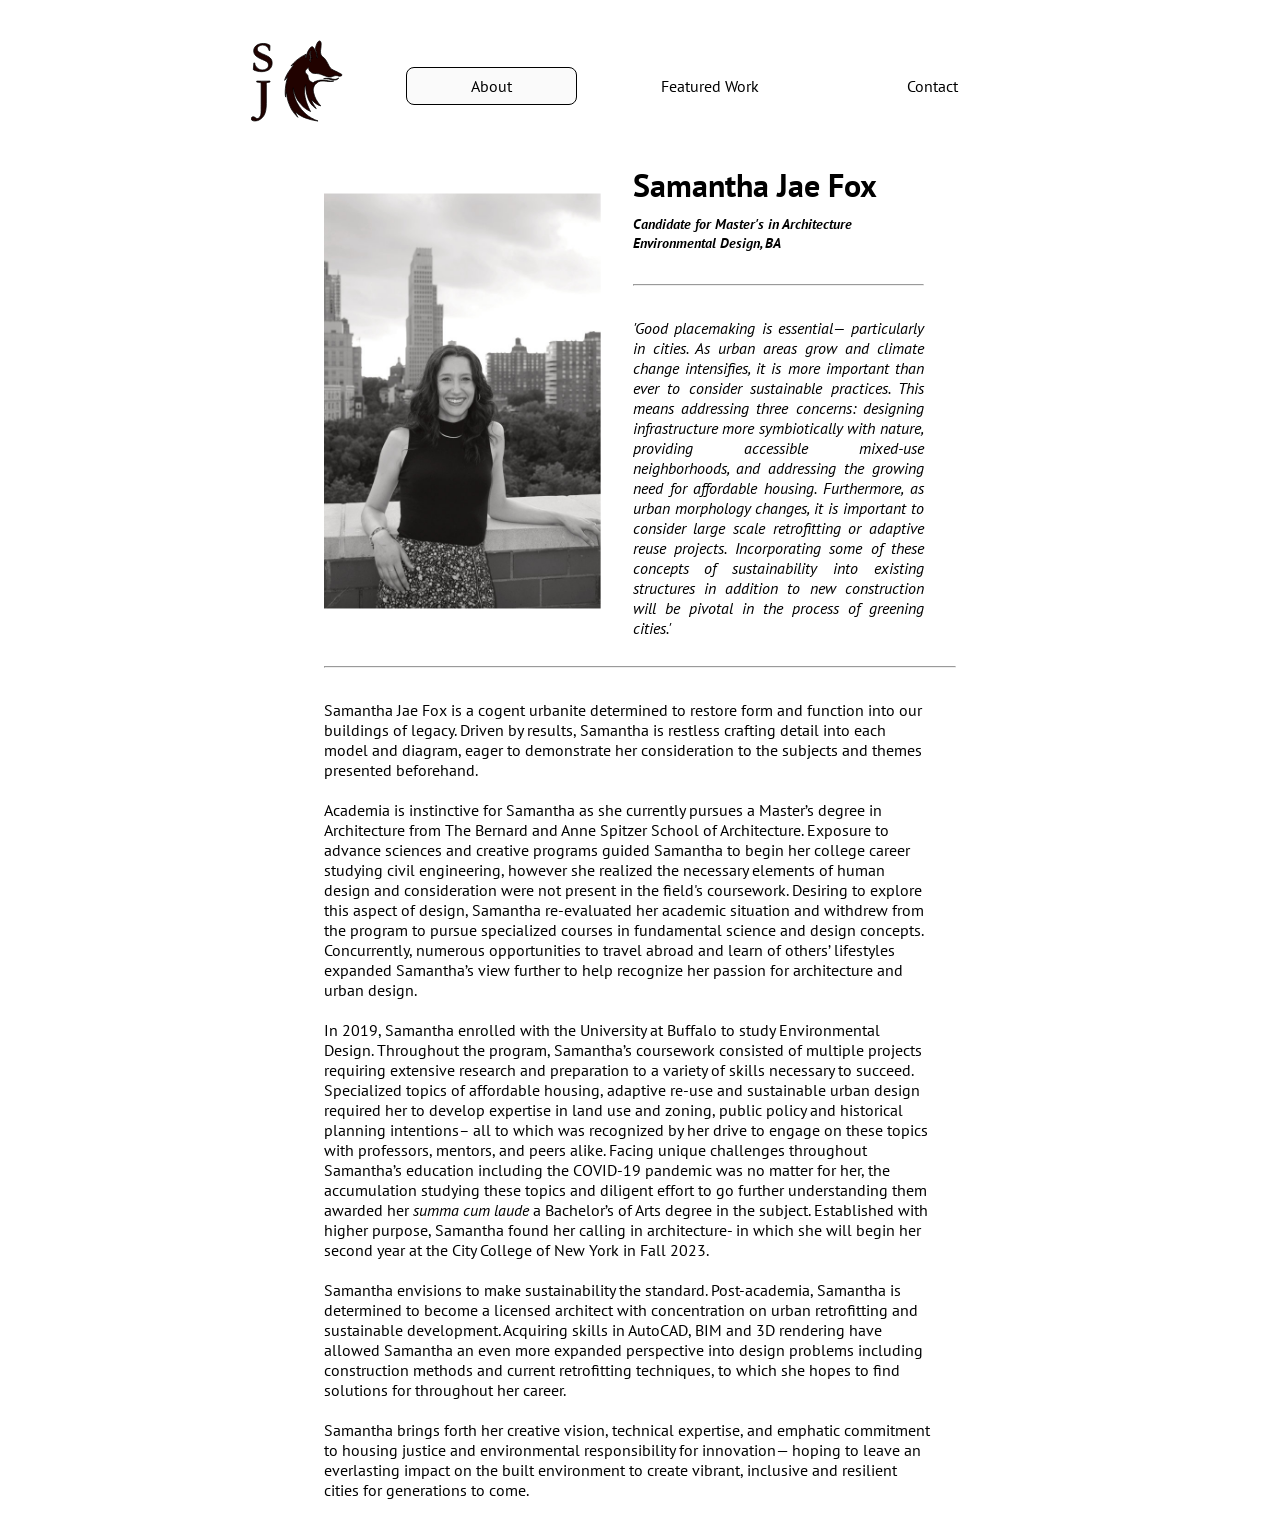
==== about/index.html @ 1bf2746b "Samantha Fox's website v0.1.18" ====
<!DOCTYPE html>
<head>
    <style>
        @import url('https://fonts.googleapis.com/css2?family=PT+Sans&display=swap');
    </style>
    <script src="../js/anime.min.js"></script>        
    <link rel="stylesheet" href="style.css">
</head>
<body>
    <div id="header">
        <a href="../index.html">
            <div id="minigram">
                <svg id="s" viewBox="0 0 135 118" preserveAspectRatio="xMidYMid meet" width="99" height="88"style="fill-rule:evenodd clip-rule:evenodd;stroke-linejoin:miter;stroke-miterlimit:1;">
                    <path stroke="black" stroke-width="1" fill="#210200" d="M85.292,57.087l0.039,0.001c-0,-0 -0.24,0.222 -0.039,-0.001l-0.928,-0.028c-0,-0 -6.659,-1.806 -6.659,-8.571c0,-1.345 -1.254,-2.436 -1.254,-2.436l-2.032,-2.202c-0.478,-0.753 -0.798,-1.712 -0.37,-2.657c0.242,-0.535 2.455,-3.421 4.31,-4.914c0.589,5.461 4.478,8.378 8.271,8.466c3.269,-0.341 6.97,0.37 10.774,1.865c2.786,0.949 4.97,2.046 7.875,2.742c0.991,0.237 2.927,0.239 3.858,0.076c0.606,-0.105 1.22,-0.363 1.773,-0.613c3.016,-1.373 6.007,-1.983 9.091,-0.49c1.2,0.306 3.427,-0.341 3.593,-0.628c0.397,-0.687 0.273,-1.924 -0.097,-2.109c-1.128,-0.566 -7.273,-3.719 -10.62,-5.291c-4.679,-2.198 -5.461,-3.963 -6.744,-6.543c-2.056,-4.134 -4.746,-9.828 -8.978,-12.373c-2.911,-1.75 -2.503,-7.87 -2.037,-10.262c0.603,-3.089 0.558,-7.698 0.558,-7.698c-0.401,-2.457 -1.178,-3.301 -2.623,-3.142c-1.387,0.434 -2.461,2.197 -3.292,4.01c-0.815,1.779 -1.601,4.613 -1.839,5.343c-0.282,0.866 -0.365,1.696 0.058,2.481c1.491,2.767 2.788,10.512 2.163,11.627c-0.494,-4.653 -1.364,-8.064 -3.34,-11.977c-0.897,-1.456 -1.987,-3.602 -3.206,-3.681c-1.264,-0.17 -2.557,0.995 -3.797,2.722c-3.31,4.64 -4.272,9.137 -4.816,13.094c-0.85,-0.569 -0.459,-3.819 0.091,-5.542c-9.614,4.793 -16.133,10.396 -20.578,16.065c1.307,-0.72 2.618,-1.331 3.95,-1.399c-6.833,7.852 -11.199,14.915 -12.586,21.026c1.438,-1.486 2.962,-3.473 4.25,-4.086c-3.45,8.949 -4.211,23.255 -2.78,26.908c0.061,-2.516 0.439,-4.891 1.184,-6.509c0.228,4.508 0.911,8.632 2.1,12.328c1.669,4.733 3.33,8.535 4.984,11.53c2.251,3.567 5.057,7.082 8.259,10.255c-1.179,-2.16 -3.057,-5.737 -2.7,-7.32c1.639,2.73 7.669,5.828 9.548,6.702c1.947,0.906 7.828,2.965 10.216,3.59c2.112,0.553 6.404,1.593 10.489,1.983c-5.756,-1.845 -13.168,-6.365 -16.336,-9.256c-4.061,-3.706 -8.718,-8.753 -11.917,-14.934c-1.794,-3.467 -2.485,-5.051 -3.821,-9.577c-0.835,-2.826 -2.287,-8.571 -1.673,-11.363c0.813,6.2 3.934,14.24 7.317,18.732c4.584,6.084 8.561,10.114 16.303,13.56c-1.488,-2.747 -3.798,-7.362 -5.768,-13.236c-1.307,-3.899 -2.187,-8.269 -2.443,-11.68c-0.281,-3.746 0.157,-8.754 1.415,-11.537c0.165,5.607 0.747,10.449 1.963,14.134c0.966,3.819 2.423,7.587 4.833,11.254c2.461,3.202 5.247,5.778 7.709,7.025c-3.111,-4.514 -5.925,-8.898 -6.275,-12.192c3.892,4.574 8.026,7.405 12.4,8.502c-5.008,-5.543 -8.624,-11.598 -9.89,-18.5c-1.102,-5.305 0.452,-9.736 5.027,-13.173c2.365,-2.15 5.687,-2.741 12.408,-2.009c4.02,0.668 7.464,0.625 10.214,-0.276c-2.448,0.334 -4.912,0.252 -7.392,-0.221c-4.805,-1.17 -9.375,-1.42 -13.651,-0.52c-0,0 -4.855,1.166 -5.932,2.281c-0.337,0.348 -0.519,0.542 -0.61,0.644Zm-59.391,-0.725l-3.555,0.593c-0.615,0.088 -1.01,0.307 -1.185,0.658c-0.176,0.352 -0.264,0.944 -0.264,1.778l0,26.401c0,3.38 -0.274,6.475 -0.823,9.284c-0.548,2.809 -1.459,5.267 -2.732,7.374c-1.273,1.931 -2.963,3.577 -5.07,4.938c-2.107,1.36 -4.411,2.041 -6.913,2.041c-0.57,-0 -1.174,-0.055 -1.81,-0.165c-0.637,-0.11 -1.207,-0.296 -1.712,-0.56c-0.505,-0.263 -0.911,-0.603 -1.218,-1.02c-0.307,-0.417 -0.417,-0.955 -0.329,-1.613c0.087,-0.659 0.362,-1.229 0.823,-1.712c0.461,-0.483 1.02,-0.724 1.679,-0.724c0.658,-0 1.305,0.175 1.942,0.526c0.636,0.352 1.349,0.834 2.14,1.449c0.395,0.307 0.801,0.483 1.218,0.527c0.417,0.043 0.834,-0 1.251,-0.132c0.416,-0.132 0.812,-0.329 1.185,-0.593c0.373,-0.263 0.669,-0.548 0.888,-0.856c0.615,-0.79 1.087,-1.492 1.416,-2.106c0.329,-0.615 0.56,-1.482 0.691,-2.601c0.132,-1.119 0.209,-2.645 0.231,-4.576c0.022,-1.931 0.033,-4.63 0.033,-8.098l-0,-27.981c-0,-0.483 -0.022,-0.867 -0.066,-1.153c-0.044,-0.285 -0.154,-0.504 -0.329,-0.658c-0.176,-0.154 -0.45,-0.274 -0.823,-0.362c-0.373,-0.088 -0.911,-0.176 -1.613,-0.264l-3.095,-0.395l0,-1.448c0.263,0.044 0.724,0.077 1.383,0.099c0.658,0.022 1.426,0.044 2.304,0.066c0.878,0.022 1.833,0.033 2.864,0.033l3.193,-0c4.39,-0 7.155,-0.066 8.296,-0.198l-0,1.448Zm73.091,-4.551c1.753,-0.648 4.486,-0.887 9.399,-0.219c1.063,0.172 2.42,0.571 3.129,0.763c1.437,0.32 3.306,0.315 3.986,0.218c0.816,-0.116 3.205,-1.039 4.205,-1.619c-0.885,1.146 -2.064,1.814 -3.069,2.154c-2.563,0.7 -4.937,0.66 -7.154,-0c-2.222,-0.796 -4.389,-1.064 -6.425,-1.154c-0.166,-0.01 -2.742,-0.145 -4.071,-0.143Zm-74.381,-38.385c-0.586,-2.6 -1.602,-4.5 -3.048,-5.702c-1.445,-1.201 -3.383,-1.802 -5.813,-1.802c-0.963,0 -1.885,0.138 -2.765,0.414c-0.88,0.276 -1.644,0.65 -2.294,1.123c-0.649,0.472 -1.162,1.043 -1.539,1.713c-0.378,0.669 -0.566,1.398 -0.566,2.186c-0,0.827 0.178,1.556 0.534,2.186c0.356,0.63 0.911,1.211 1.665,1.743c0.755,0.531 1.708,1.073 2.86,1.624c1.152,0.552 2.524,1.182 4.116,1.891c1.927,0.827 3.593,1.615 4.996,2.363c1.404,0.748 2.556,1.566 3.457,2.452c0.901,0.886 1.56,1.89 1.979,3.013c0.419,1.122 0.629,2.491 0.629,4.106c-0,1.733 -0.346,3.308 -1.037,4.726c-0.691,1.418 -1.665,2.629 -2.922,3.634c-1.257,1.004 -2.786,1.772 -4.588,2.304c-1.802,0.531 -3.792,0.797 -5.97,0.797c-4.064,0 -7.772,-0.925 -11.124,-2.776l0.692,-9.158l1.194,0c0.125,1.379 0.492,2.649 1.099,3.811c0.608,1.162 1.383,2.166 2.326,3.013c0.942,0.847 2.011,1.516 3.205,2.009c1.194,0.492 2.44,0.738 3.739,0.738c1.089,0 2.147,-0.138 3.174,-0.413c1.026,-0.276 1.927,-0.68 2.702,-1.212c0.775,-0.531 1.393,-1.191 1.854,-1.979c0.461,-0.787 0.691,-1.674 0.691,-2.658c0,-1.103 -0.199,-2.039 -0.597,-2.807c-0.398,-0.768 -1.016,-1.467 -1.854,-2.097c-0.838,-0.63 -1.906,-1.231 -3.205,-1.802c-1.299,-0.571 -2.828,-1.25 -4.588,-2.038c-1.885,-0.827 -3.466,-1.664 -4.744,-2.511c-1.278,-0.847 -2.294,-1.723 -3.048,-2.629c-0.754,-0.906 -1.299,-1.851 -1.634,-2.836c-0.335,-0.984 -0.503,-2.009 -0.503,-3.072c0,-1.654 0.367,-3.111 1.1,-4.372c0.733,-1.26 1.707,-2.314 2.922,-3.161c1.215,-0.846 2.608,-1.477 4.179,-1.89c1.571,-0.414 3.195,-0.621 4.871,-0.621c3.645,0 6.682,0.867 9.112,2.6l-0.251,7.09l-1.006,-0Zm57.219,15.425c-0.684,-0.324 -1.333,-0.76 -1.904,-1.457c-0.206,-0.438 -0.171,-0.873 0,-1.306c0.398,-0.55 0.72,-1.084 0.788,-1.564c0.245,-0.688 0.096,-2.383 0.096,-2.383c-0.119,-0.975 -0.726,-3.271 -0.808,-3.606c-0.152,-0.625 0.049,-1.609 0.135,-2.086c0.137,-0.762 1.406,-2.272 2.327,-2.307c-0.759,0.581 -1.325,1.269 -1.527,2.036c-0.194,0.737 -0.218,2.089 -0,2.891c0.217,-0.313 0.458,-0.582 0.849,-0.587c0.23,-0.053 0.337,0.034 -0,0.626c-0.931,0.761 -0.551,1.679 -0.254,2.587c0.22,0.534 0.151,1.251 0.117,1.592c0.76,-0.005 1.465,0.059 1.903,0.459c-1.264,-0.08 -2.367,-0.071 -2.129,0.669c0.084,0.513 0.046,0.923 -0.213,1.148c-0.395,0.167 -0.598,0.563 -0.59,0.944c-0.012,0.265 -0.078,0.603 0.066,0.887c0.164,0.324 0.576,0.643 0.737,0.778c0.281,0.234 0.409,0.46 0.407,0.679Z"></path>
                </svg>
            </div>
        </a>
        <div id="header-links">
            <span class="link active">About</span>
            <span class="link"><a href="../featured/index.html">Featured Work</a></span>
            <span class="link"><a href="../contact/index.html">Contact</a></span>
        </div>
    </div>
    <div id="content">
        <div id="placard">
            <div id="picture">
                <svg width="100%" height="100%" viewBox="0 0 600 900" version="1.1" xmlns="http://www.w3.org/2000/svg" xmlns:xlink="http://www.w3.org/1999/xlink" xml:space="preserve" xmlns:serif="http://www.serif.com/" style="fill-rule:evenodd;clip-rule:evenodd;stroke-linejoin:round;stroke-miterlimit:2;">
                    <g transform="matrix(1,0,0,1,-3748.86,-967.104)">
                        <g transform="matrix(1,0,0,1,3748.86,967.104)">
                            <use xlink:href="#_Image1" x="0" y="0" width="600px" height="900px"/>
                        </g>
                    </g>
                    <defs>
                        <image id="_Image1" width="600px" height="900px" xlink:href="[data-uri]"/>
                    </defs>
                </svg>
            </div>
            <div id="text">
                <div id="name-prof">
                    <h1>Samantha Jae Fox</h1>
                    <h2>Candidate for Master's in Architecture</h2>
                    <h2>Environmental Design, BA</h2>
                </div>
                <hr>
                <div id="quote">
                    'Good placemaking is essential— particularly in cities. As urban areas grow and climate change intensifies, it is more important than ever to consider sustainable practices. This means addressing three concerns: designing infrastructure more symbiotically with nature, providing accessible mixed-use neighborhoods, and addressing the growing need for affordable housing. Furthermore, as urban morphology changes, it is important to consider large scale retrofitting or adaptive reuse projects. Incorporating some of these concepts of sustainability into existing structures in addition to new construction will be pivotal in the process of greening cities.'
                </div>
            </div>
        </div>
        <br class="m">
        <hr>
        <div id="bio">
            <span>Samantha Jae Fox is a cogent urbanite determined to restore form and function into our buildings of legacy. Driven by results, Samantha is restless crafting detail into each model and diagram, eager to demonstrate her consideration to the subjects and themes presented beforehand.</span>
            <br><br>
            <span>Academia is instinctive for Samantha as she currently pursues a Master’s degree in Architecture from The Bernard and Anne Spitzer School of Architecture. Exposure to advance sciences and creative programs guided Samantha to begin her college career studying civil engineering, however she realized the necessary elements of human design and consideration were not present in the field's coursework. Desiring to explore this aspect of design, Samantha re-evaluated her academic situation and withdrew from the program to pursue specialized courses in fundamental science and design concepts. Concurrently, numerous opportunities to travel abroad and learn of others’ lifestyles expanded Samantha’s view further to help recognize her passion for architecture and urban design.</span> 
            <br><br>
            <span>In 2019, Samantha enrolled with the University at Buffalo to study Environmental Design. Throughout the program, Samantha’s coursework consisted of multiple projects requiring extensive research and preparation to a variety of skills necessary to succeed. Specialized topics of affordable housing, adaptive re-use and sustainable urban design required her to develop expertise in land use and zoning, public policy and historical planning intentions– all to which was recognized by her drive to engage on these topics with professors, mentors, and peers alike. Facing unique challenges throughout Samantha’s education including the COVID-19 pandemic was no matter for her, the accumulation studying these topics and diligent effort to go further understanding them awarded her <i>summa cum laude</i> a Bachelor’s of Arts degree in the subject. Established with higher purpose, Samantha found her calling in architecture- in which she will begin her second year at the City College of New York in Fall 2023.</span>
            <br><br>
            <span>Samantha envisions to make sustainability the standard. Post-academia, Samantha is determined to become a licensed architect with concentration on urban retrofitting and sustainable development. Acquiring skills in AutoCAD, BIM and 3D rendering have allowed Samantha an even more expanded perspective into design problems including construction methods and current retrofitting techniques, to which she hopes to find solutions for throughout her career.</span>
            <br><br>
            <span>Samantha brings forth her creative vision, technical expertise, and emphatic commitment to housing justice and environmental responsibility for innovation— hoping to leave an everlasting impact on the built environment to create vibrant, inclusive and resilient cities for generations to come.</span>
        </div>
    </div>
</body>
---- about/style.css ----
body, html {
    display: flex;
    flex-direction: column;
    height: 100vh;
    font-family: 'PT Sans', sans-serif
}

h1 {
    margin: 0 0 0.25em 0;
    padding: 0;
    width: auto;
}

h2 {
    font-size: 0.9em;
    margin: 0;
    padding: 0;
}

#header {
    display: flex;
    flex-direction: row;
    align-items: center;
    justify-content: center;
    margin: 2em 0;
}

#header-links {
    margin-left: 3em;
    cursor: default;
}

.link a {
    color: #000;
    text-decoration: none;
    cursor: pointer;
}
  
.link a:after {
    content: '';
    position: absolute;
    left: 50%;
    bottom: -2px;
    width: 0px;
    height: 2px;
    background: #333;
    transition: all 0.45s;
}
  
.link a:hover:after {
    width: 100%;
    left: 0;
}
  
.link a:hover {
    text-decoration: none;
}

a {
    text-decoration: none;
    color: #000000;
}

a:visited {
    text-decoration: none;
    color: #000000;
}

.link {
    margin: 0.5em;
    padding: 0.5em 4em; 
    list-style: none;
    position: relative;
    display: inline;
    cursor: default;
}

.active {
    background-color: #FAFAFA;
    border: solid 0.1pt #000000;
    border-radius: 0.5em;
    cursor: default;
}

#content {
    width: 50%;
    align-self: center;
}

#placard {
    display: flex;
    flex-direction: row;
}

#text {
    width: 50%;
    margin: 0 2em;
    font-style: italic;
    font-size: 1em;
    text-align: justify;
    text-justify: newspaper;
}

#text h1 {
    font-style: normal;
}

#picture {
    display: flex;
    justify-content: center;
    align-items: center;
}

#name-prof {
    margin-bottom: 2em;
}

#quote {
    margin: 2em 0 0 0;
}

.m {
    margin-right: 1.5em;
}

#bio {
    margin: 2em 1.5em 2em 0;
}
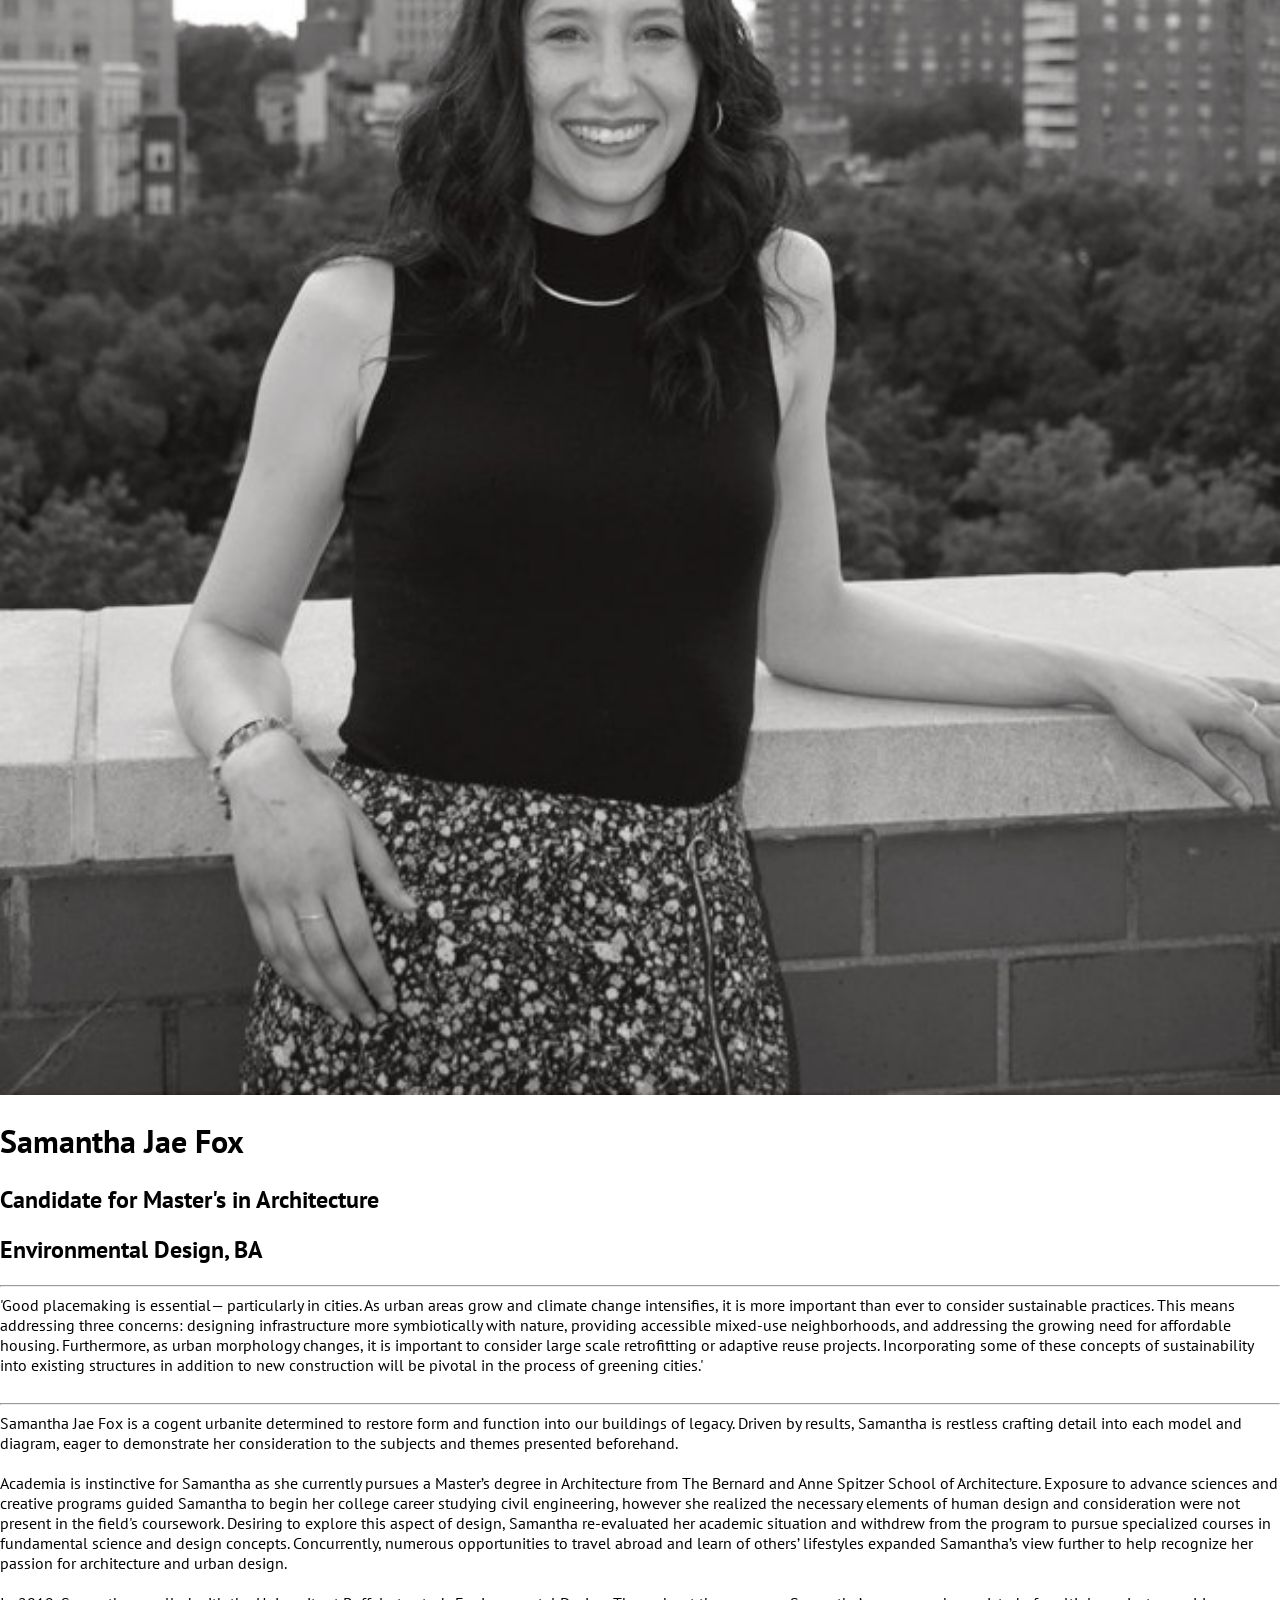
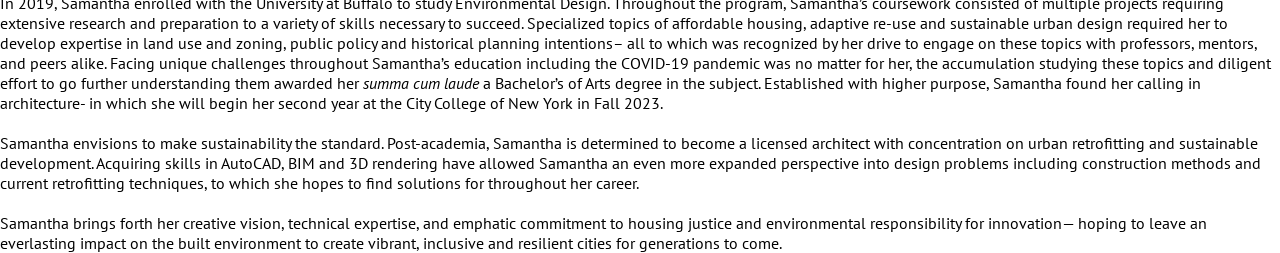
==== commit b679193e: "Samantha Fox's website v0.1.19" ====
--- a/about/index.html
+++ b/about/index.html
@@ -4,7 +4,7 @@
         @import url('https://fonts.googleapis.com/css2?family=PT+Sans&display=swap');
     </style>
     <script src="../js/anime.min.js"></script>        
-    <link rel="stylesheet" href="style.css">
+    <link rel="stylesheet" href="/style.css">
 </head>
 <body>
     <div id="header">
--- a/style.css
+++ b/style.css
@@ -0,0 +1,70 @@
+body, html {
+    display: flex;
+    flex-direction: column;
+    justify-content: center;
+    align-items: center;
+    width: 100%;
+    height: 100vh;
+    font-family: 'PT Sans', sans-serif;
+}
+
+#monogram {
+    display: flex;
+    flex-direction: row;
+    justify-items: center;
+    margin: 8em 0em;
+}
+
+#firstNames {
+    display: flex;
+    flex-direction: column;
+    align-items: end;
+    margin: 2em 0;
+}
+
+#s, #j {
+    margin: 0.5em 1.75em;
+}
+
+#f {
+    margin: 6.75em 0 0 1.5em;
+}
+
+#links {
+    display: flex;
+    flex-direction: row;
+    justify-content: space-evenly;
+    width: 40%;
+}
+  
+.link {
+    list-style: none;
+    position: relative;
+    display: inline;
+    cursor: pointer;
+}
+
+#links a {
+    color: #000;
+    text-decoration: none;
+}
+  
+#links a:after {
+    content: '';
+    position: absolute;
+    left: 50%;
+    bottom: -2px;
+    width: 0px;
+    height: 2px;
+    background: #333;
+    transition: all 0.45s;
+}
+  
+#links a:hover:after {
+    width: 100%;
+    left: 0;
+}
+  
+#links .link a:hover {
+    text-decoration: none;
+}
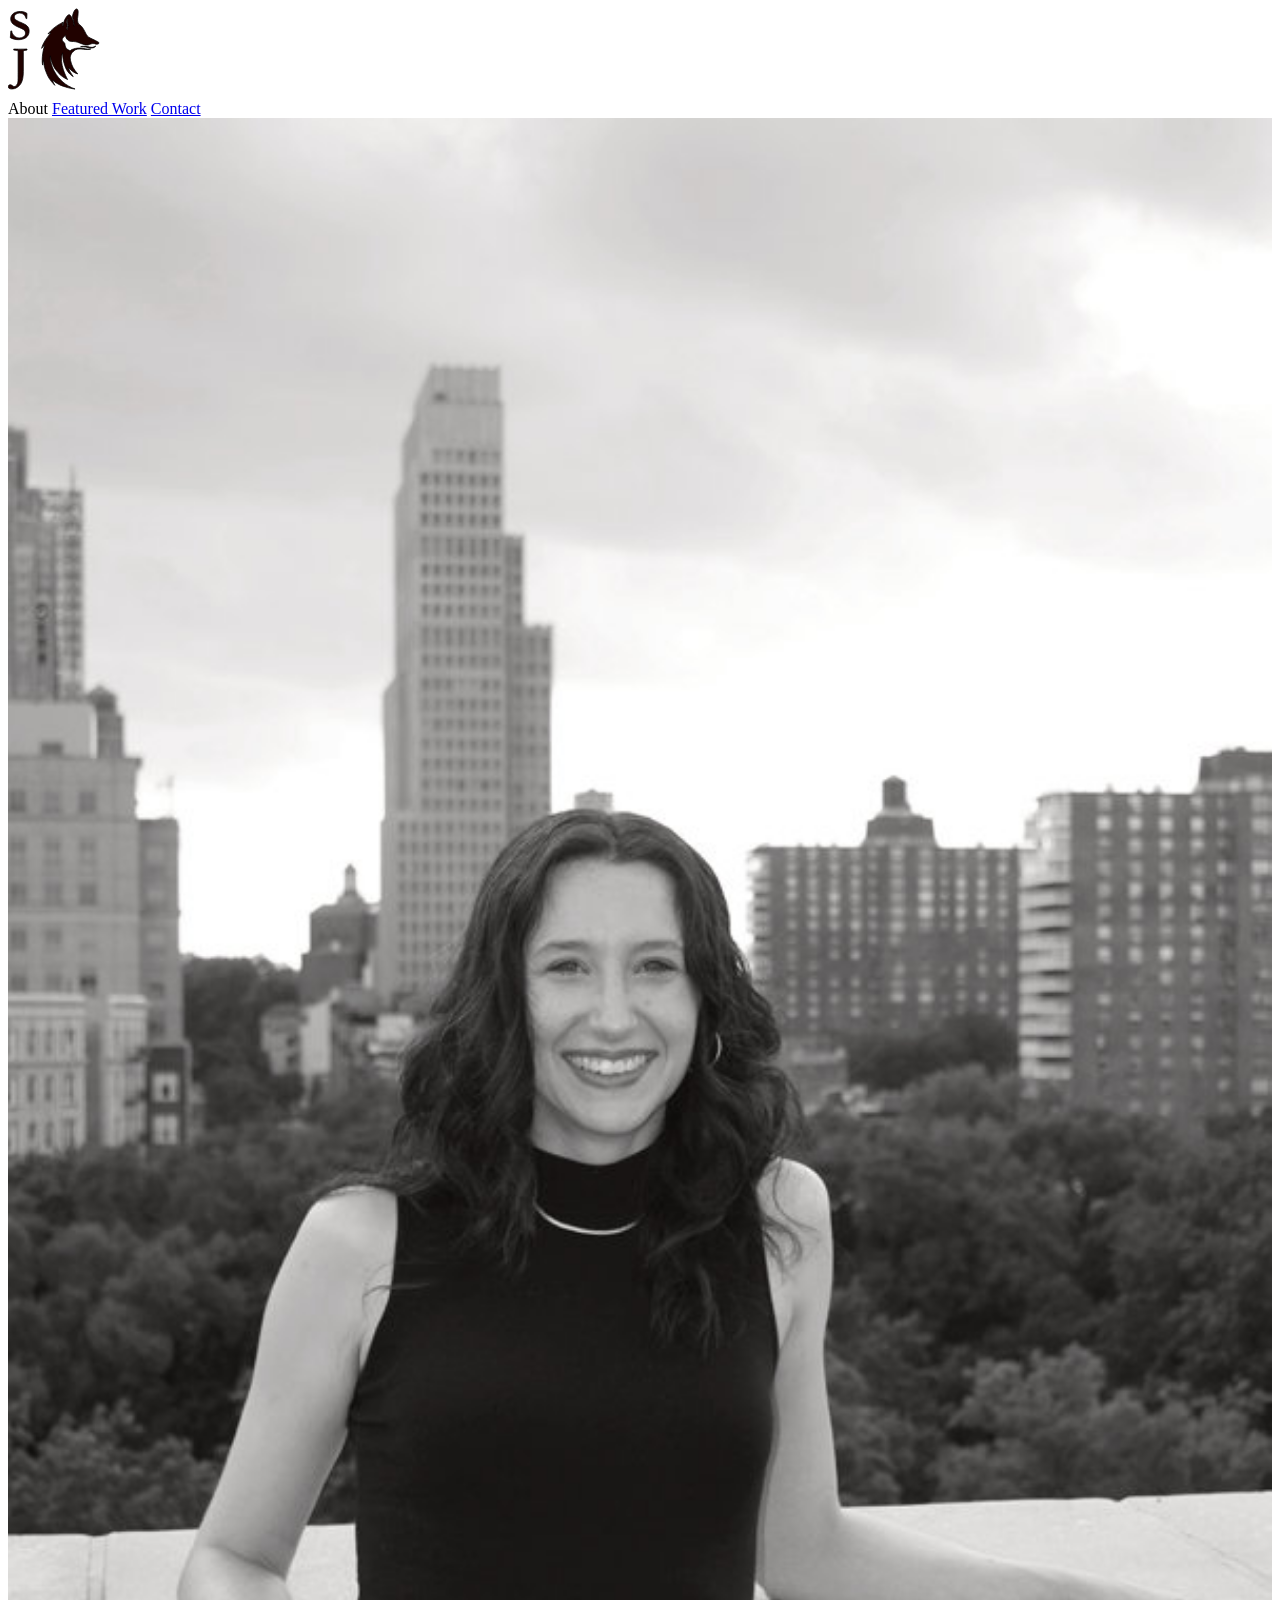
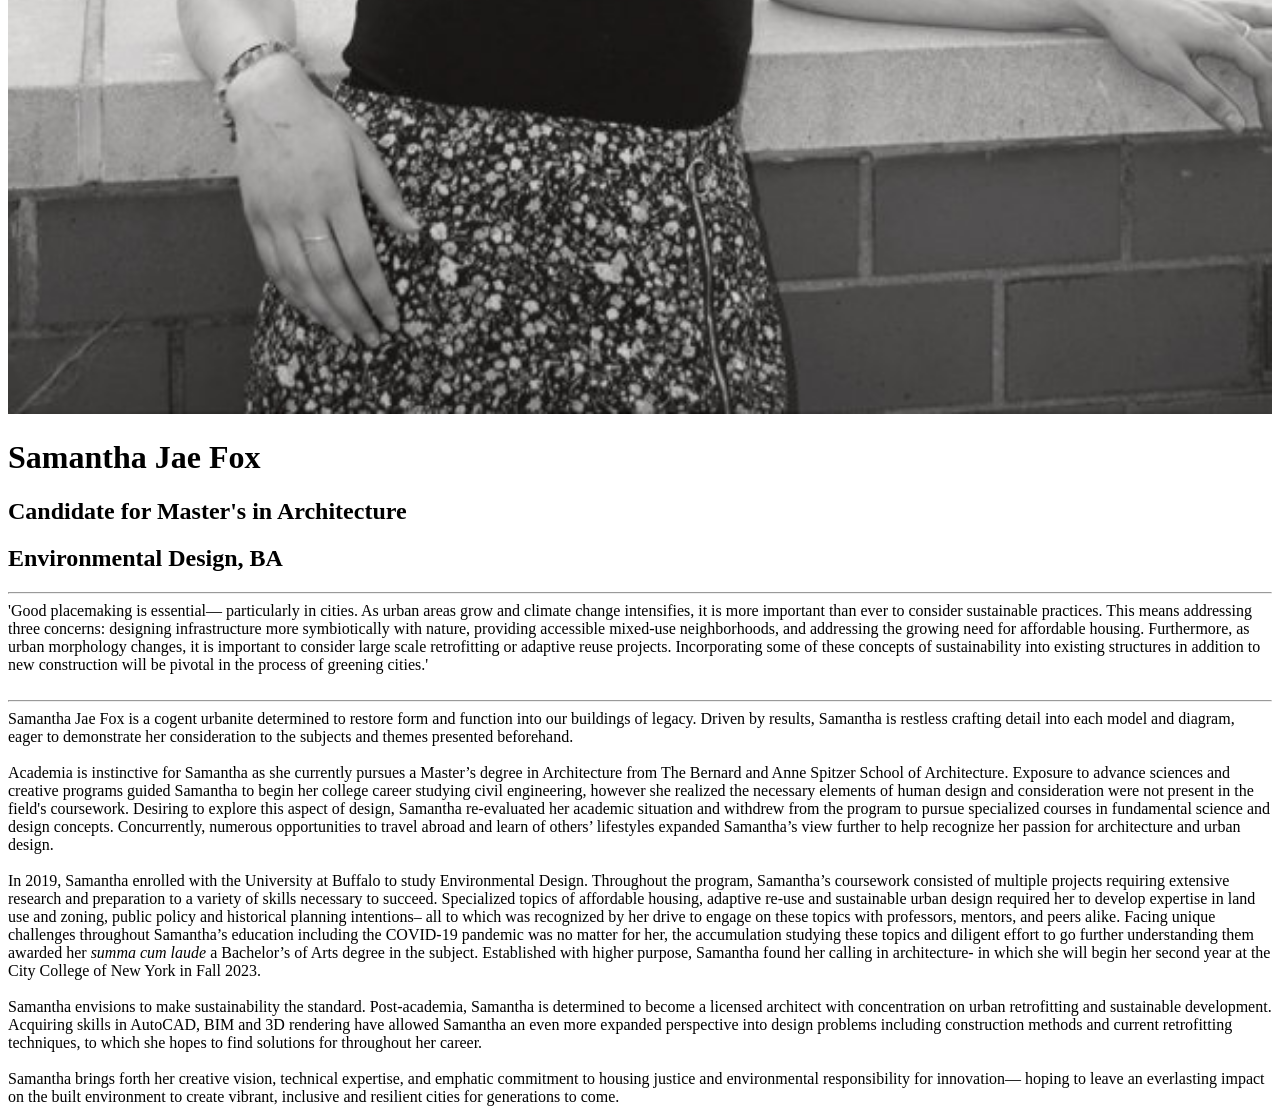
==== commit 935cc7b3: "Samantha Fox's website v0.1.25" ====
--- a/about/index.html
+++ b/about/index.html
@@ -4,7 +4,7 @@
         @import url('https://fonts.googleapis.com/css2?family=PT+Sans&display=swap');
     </style>
     <script src="../js/anime.min.js"></script>        
-    <link rel="stylesheet" href="/style.css">
+    <link rel="stylesheet" href="about/style.css">
 </head>
 <body>
     <div id="header">
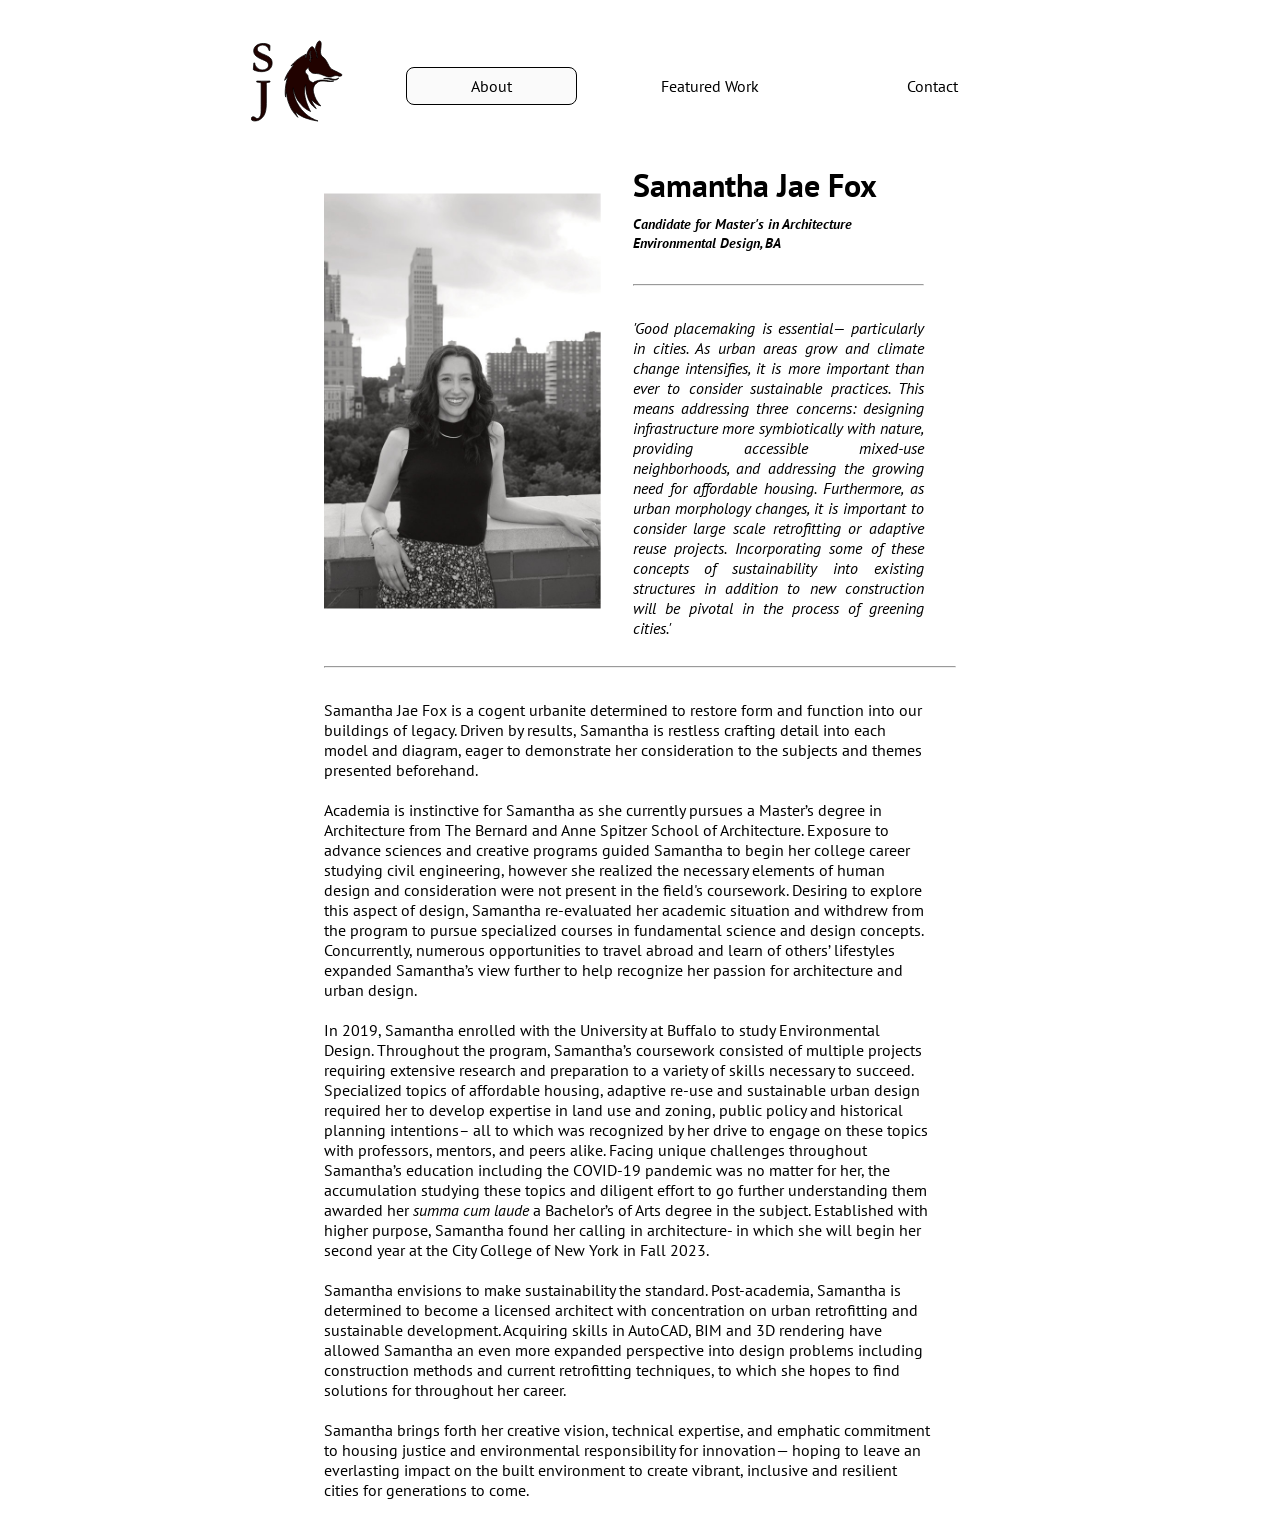
==== commit 179809f0: "Samantha Fox's website v0.1.26" ====
--- a/about/index.html
+++ b/about/index.html
@@ -4,7 +4,7 @@
         @import url('https://fonts.googleapis.com/css2?family=PT+Sans&display=swap');
     </style>
     <script src="../js/anime.min.js"></script>        
-    <link rel="stylesheet" href="about/style.css">
+    <link rel="stylesheet" href="/about/style.css">
 </head>
 <body>
     <div id="header">
--- a/about/style.css
+++ b/about/style.css
@@ -0,0 +1,128 @@
+body, html {
+    display: flex;
+    flex-direction: column;
+    height: 100vh;
+    font-family: 'PT Sans', sans-serif
+}
+
+h1 {
+    margin: 0 0 0.25em 0;
+    padding: 0;
+    width: auto;
+}
+
+h2 {
+    font-size: 0.9em;
+    margin: 0;
+    padding: 0;
+}
+
+#header {
+    display: flex;
+    flex-direction: row;
+    align-items: center;
+    justify-content: center;
+    margin: 2em 0;
+}
+
+#header-links {
+    margin-left: 3em;
+    cursor: default;
+}
+
+.link a {
+    color: #000;
+    text-decoration: none;
+    cursor: pointer;
+}
+  
+.link a:after {
+    content: '';
+    position: absolute;
+    left: 50%;
+    bottom: -2px;
+    width: 0px;
+    height: 2px;
+    background: #333;
+    transition: all 0.45s;
+}
+  
+.link a:hover:after {
+    width: 100%;
+    left: 0;
+}
+  
+.link a:hover {
+    text-decoration: none;
+}
+
+a {
+    text-decoration: none;
+    color: #000000;
+}
+
+a:visited {
+    text-decoration: none;
+    color: #000000;
+}
+
+.link {
+    margin: 0.5em;
+    padding: 0.5em 4em; 
+    list-style: none;
+    position: relative;
+    display: inline;
+    cursor: default;
+}
+
+.active {
+    background-color: #FAFAFA;
+    border: solid 0.1pt #000000;
+    border-radius: 0.5em;
+    cursor: default;
+}
+
+#content {
+    width: 50%;
+    align-self: center;
+}
+
+#placard {
+    display: flex;
+    flex-direction: row;
+}
+
+#text {
+    width: 50%;
+    margin: 0 2em;
+    font-style: italic;
+    font-size: 1em;
+    text-align: justify;
+    text-justify: newspaper;
+}
+
+#text h1 {
+    font-style: normal;
+}
+
+#picture {
+    display: flex;
+    justify-content: center;
+    align-items: center;
+}
+
+#name-prof {
+    margin-bottom: 2em;
+}
+
+#quote {
+    margin: 2em 0 0 0;
+}
+
+.m {
+    margin-right: 1.5em;
+}
+
+#bio {
+    margin: 2em 1.5em 2em 0;
+}
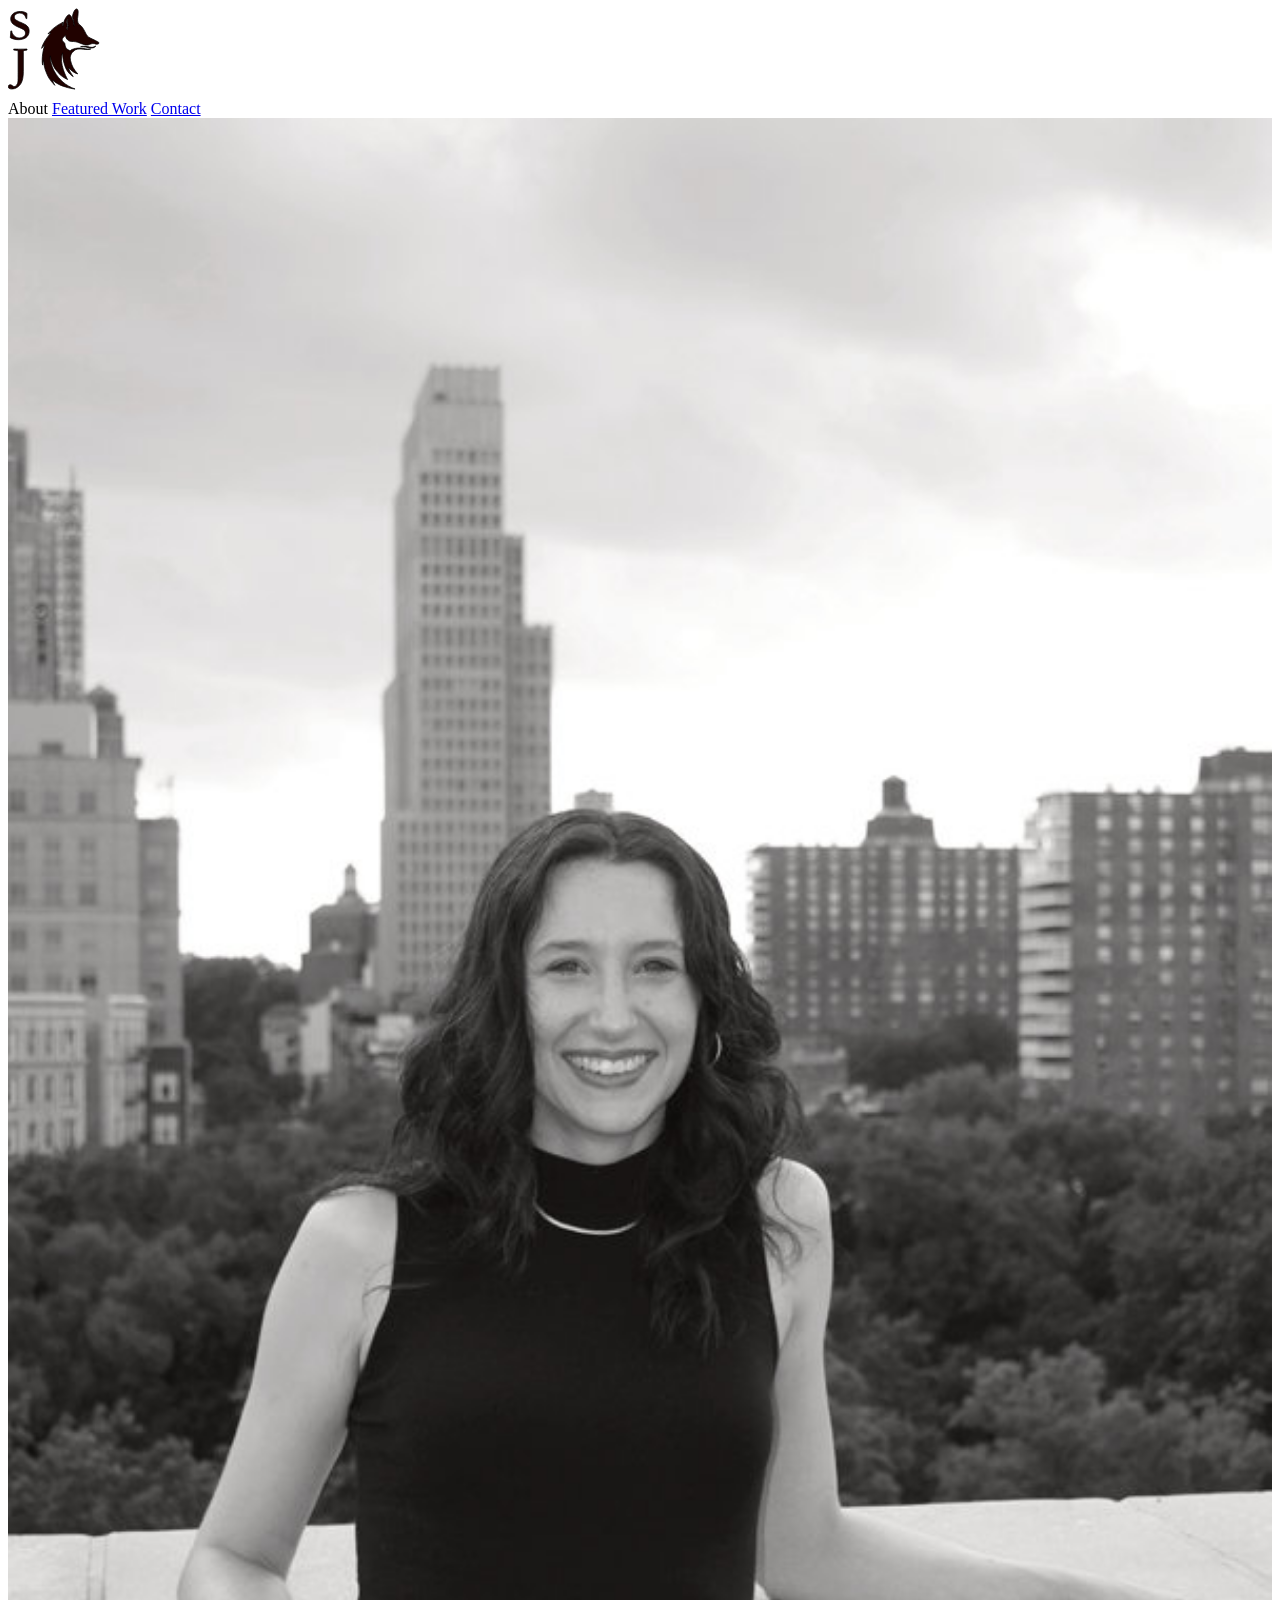
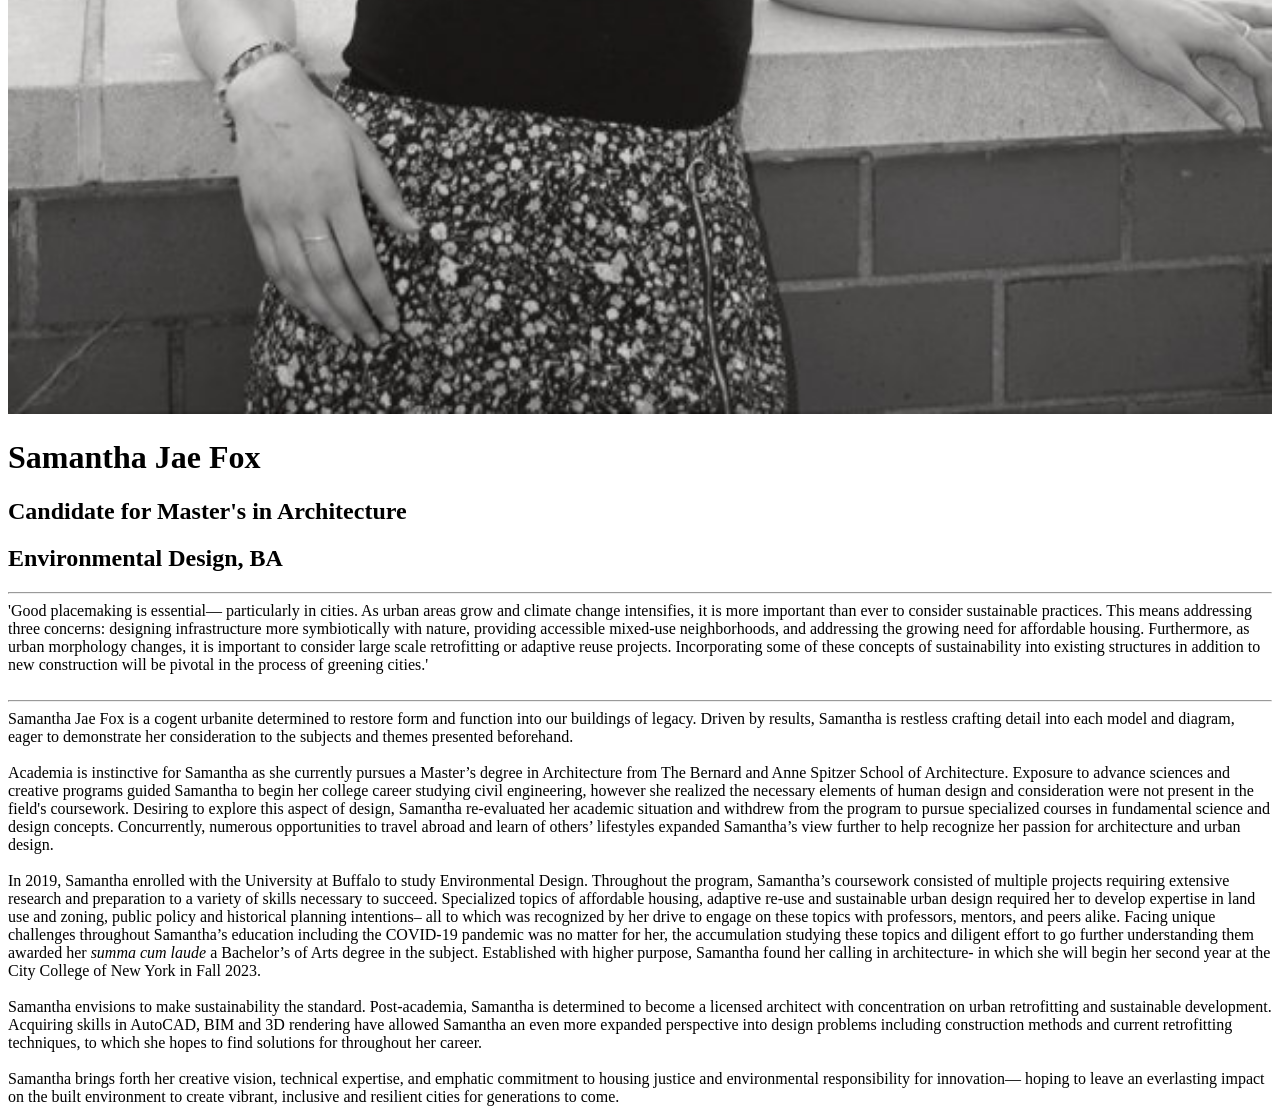
==== commit 8f641f38: "Samantha Fox's website v0.1.27" ====
--- a/about/index.html
+++ b/about/index.html
@@ -4,7 +4,7 @@
         @import url('https://fonts.googleapis.com/css2?family=PT+Sans&display=swap');
     </style>
     <script src="../js/anime.min.js"></script>        
-    <link rel="stylesheet" href="/about/style.css">
+    <link rel="stylesheet" href="about/style.css">
 </head>
 <body>
     <div id="header">
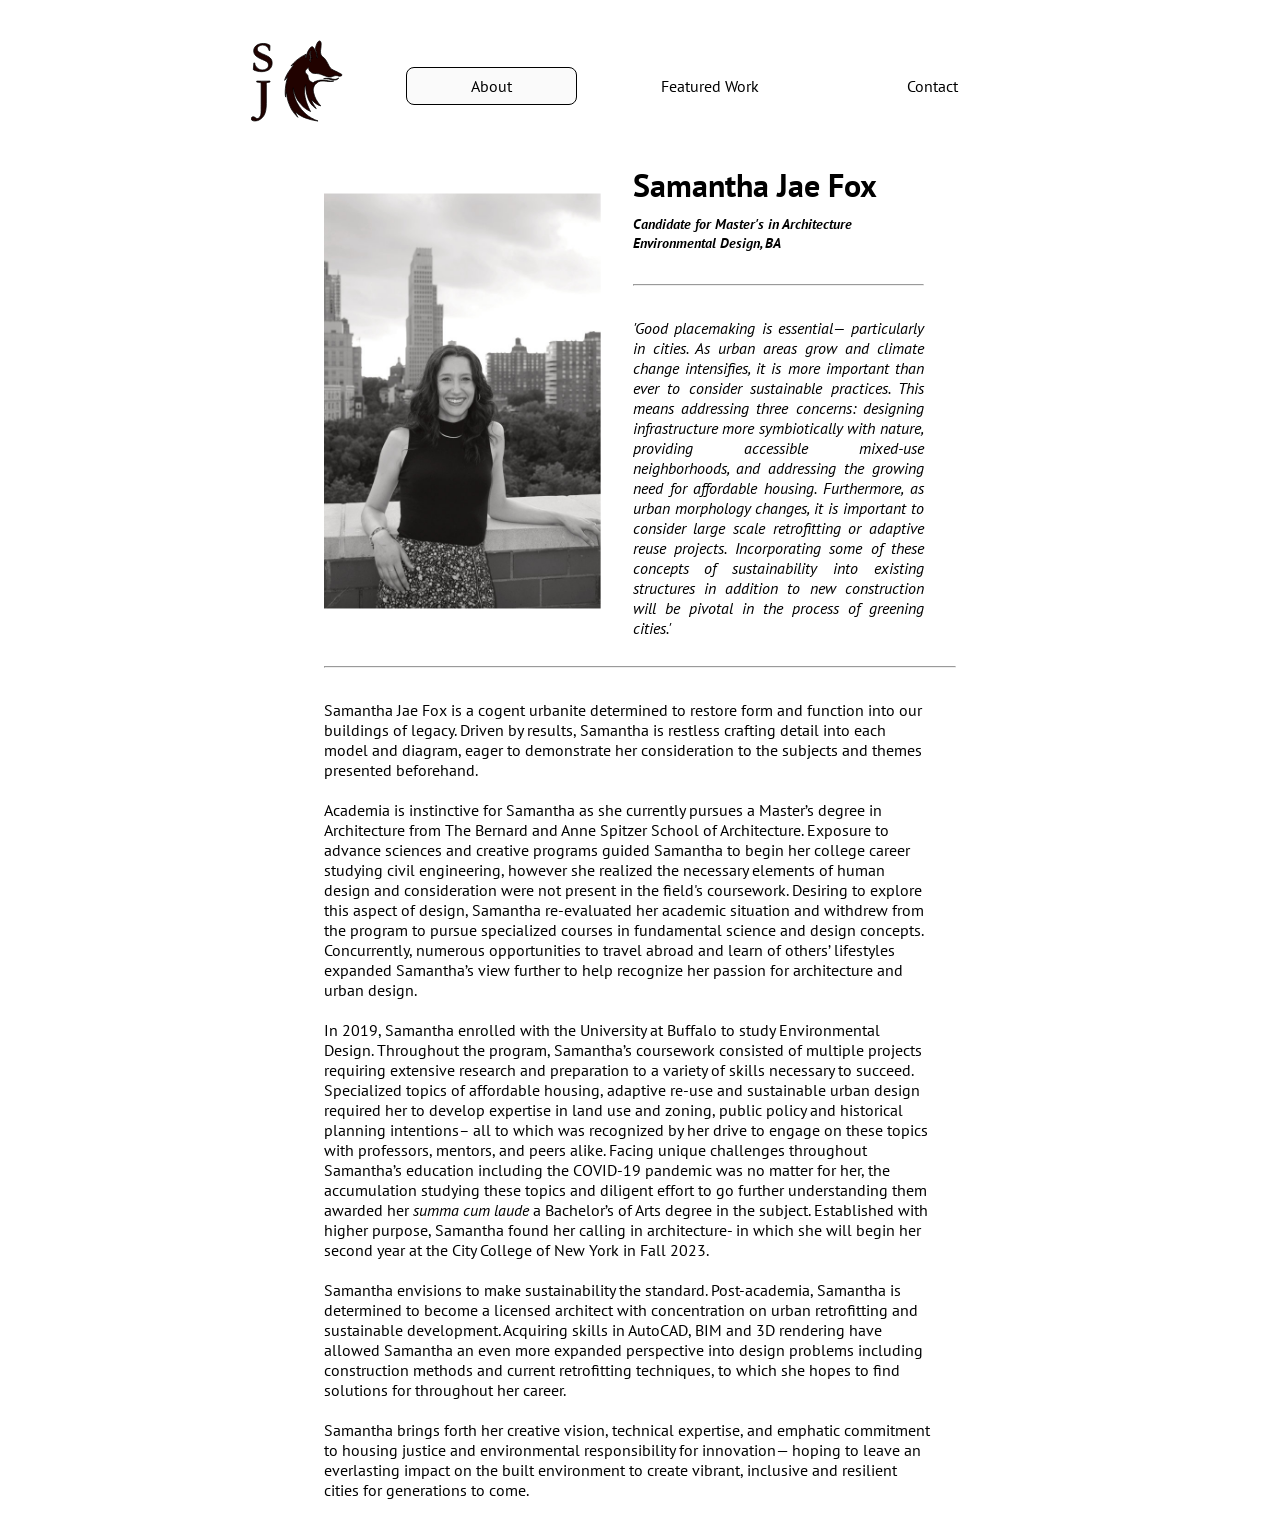
==== commit 699a5ee9: "Samantha Fox's website v0.1.28" ====
--- a/about/index.html
+++ b/about/index.html
@@ -4,7 +4,7 @@
         @import url('https://fonts.googleapis.com/css2?family=PT+Sans&display=swap');
     </style>
     <script src="../js/anime.min.js"></script>        
-    <link rel="stylesheet" href="about/style.css">
+    <link rel="stylesheet" href="./style.css">
 </head>
 <body>
     <div id="header">
--- a/about/style.css
+++ b/about/style.css
@@ -0,0 +1,128 @@
+body, html {
+    display: flex;
+    flex-direction: column;
+    height: 100vh;
+    font-family: 'PT Sans', sans-serif
+}
+
+h1 {
+    margin: 0 0 0.25em 0;
+    padding: 0;
+    width: auto;
+}
+
+h2 {
+    font-size: 0.9em;
+    margin: 0;
+    padding: 0;
+}
+
+#header {
+    display: flex;
+    flex-direction: row;
+    align-items: center;
+    justify-content: center;
+    margin: 2em 0;
+}
+
+#header-links {
+    margin-left: 3em;
+    cursor: default;
+}
+
+.link a {
+    color: #000;
+    text-decoration: none;
+    cursor: pointer;
+}
+  
+.link a:after {
+    content: '';
+    position: absolute;
+    left: 50%;
+    bottom: -2px;
+    width: 0px;
+    height: 2px;
+    background: #333;
+    transition: all 0.45s;
+}
+  
+.link a:hover:after {
+    width: 100%;
+    left: 0;
+}
+  
+.link a:hover {
+    text-decoration: none;
+}
+
+a {
+    text-decoration: none;
+    color: #000000;
+}
+
+a:visited {
+    text-decoration: none;
+    color: #000000;
+}
+
+.link {
+    margin: 0.5em;
+    padding: 0.5em 4em; 
+    list-style: none;
+    position: relative;
+    display: inline;
+    cursor: default;
+}
+
+.active {
+    background-color: #FAFAFA;
+    border: solid 0.1pt #000000;
+    border-radius: 0.5em;
+    cursor: default;
+}
+
+#content {
+    width: 50%;
+    align-self: center;
+}
+
+#placard {
+    display: flex;
+    flex-direction: row;
+}
+
+#text {
+    width: 50%;
+    margin: 0 2em;
+    font-style: italic;
+    font-size: 1em;
+    text-align: justify;
+    text-justify: newspaper;
+}
+
+#text h1 {
+    font-style: normal;
+}
+
+#picture {
+    display: flex;
+    justify-content: center;
+    align-items: center;
+}
+
+#name-prof {
+    margin-bottom: 2em;
+}
+
+#quote {
+    margin: 2em 0 0 0;
+}
+
+.m {
+    margin-right: 1.5em;
+}
+
+#bio {
+    margin: 2em 1.5em 2em 0;
+}
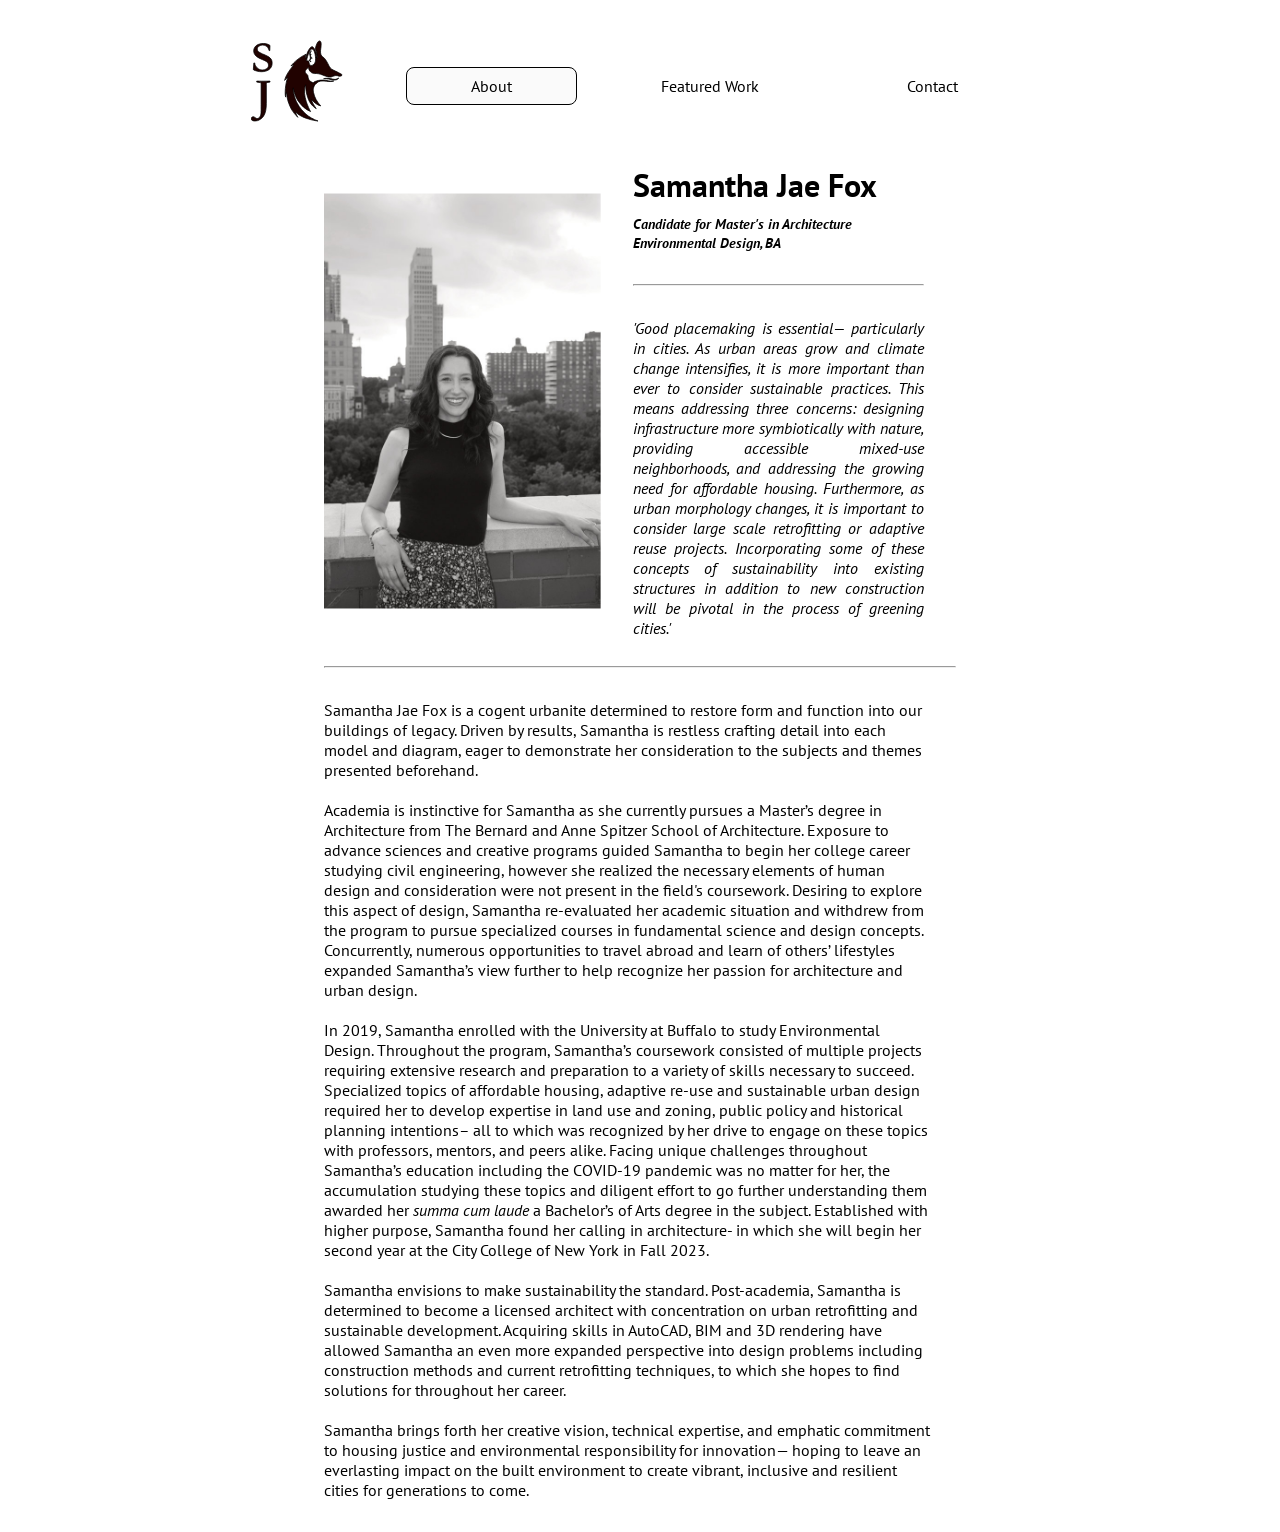
==== commit 3225f88d: "Samantha Fox's website v0.1.34" ====
--- a/about/index.html
+++ b/about/index.html
@@ -11,7 +11,7 @@
         <a href="../index.html">
             <div id="minigram">
                 <svg id="s" viewBox="0 0 135 118" preserveAspectRatio="xMidYMid meet" width="99" height="88"style="fill-rule:evenodd clip-rule:evenodd;stroke-linejoin:miter;stroke-miterlimit:1;">
-                    <path stroke="black" stroke-width="1" fill="#210200" d="M85.292,57.087l0.039,0.001c-0,-0 -0.24,0.222 -0.039,-0.001l-0.928,-0.028c-0,-0 -6.659,-1.806 -6.659,-8.571c0,-1.345 -1.254,-2.436 -1.254,-2.436l-2.032,-2.202c-0.478,-0.753 -0.798,-1.712 -0.37,-2.657c0.242,-0.535 2.455,-3.421 4.31,-4.914c0.589,5.461 4.478,8.378 8.271,8.466c3.269,-0.341 6.97,0.37 10.774,1.865c2.786,0.949 4.97,2.046 7.875,2.742c0.991,0.237 2.927,0.239 3.858,0.076c0.606,-0.105 1.22,-0.363 1.773,-0.613c3.016,-1.373 6.007,-1.983 9.091,-0.49c1.2,0.306 3.427,-0.341 3.593,-0.628c0.397,-0.687 0.273,-1.924 -0.097,-2.109c-1.128,-0.566 -7.273,-3.719 -10.62,-5.291c-4.679,-2.198 -5.461,-3.963 -6.744,-6.543c-2.056,-4.134 -4.746,-9.828 -8.978,-12.373c-2.911,-1.75 -2.503,-7.87 -2.037,-10.262c0.603,-3.089 0.558,-7.698 0.558,-7.698c-0.401,-2.457 -1.178,-3.301 -2.623,-3.142c-1.387,0.434 -2.461,2.197 -3.292,4.01c-0.815,1.779 -1.601,4.613 -1.839,5.343c-0.282,0.866 -0.365,1.696 0.058,2.481c1.491,2.767 2.788,10.512 2.163,11.627c-0.494,-4.653 -1.364,-8.064 -3.34,-11.977c-0.897,-1.456 -1.987,-3.602 -3.206,-3.681c-1.264,-0.17 -2.557,0.995 -3.797,2.722c-3.31,4.64 -4.272,9.137 -4.816,13.094c-0.85,-0.569 -0.459,-3.819 0.091,-5.542c-9.614,4.793 -16.133,10.396 -20.578,16.065c1.307,-0.72 2.618,-1.331 3.95,-1.399c-6.833,7.852 -11.199,14.915 -12.586,21.026c1.438,-1.486 2.962,-3.473 4.25,-4.086c-3.45,8.949 -4.211,23.255 -2.78,26.908c0.061,-2.516 0.439,-4.891 1.184,-6.509c0.228,4.508 0.911,8.632 2.1,12.328c1.669,4.733 3.33,8.535 4.984,11.53c2.251,3.567 5.057,7.082 8.259,10.255c-1.179,-2.16 -3.057,-5.737 -2.7,-7.32c1.639,2.73 7.669,5.828 9.548,6.702c1.947,0.906 7.828,2.965 10.216,3.59c2.112,0.553 6.404,1.593 10.489,1.983c-5.756,-1.845 -13.168,-6.365 -16.336,-9.256c-4.061,-3.706 -8.718,-8.753 -11.917,-14.934c-1.794,-3.467 -2.485,-5.051 -3.821,-9.577c-0.835,-2.826 -2.287,-8.571 -1.673,-11.363c0.813,6.2 3.934,14.24 7.317,18.732c4.584,6.084 8.561,10.114 16.303,13.56c-1.488,-2.747 -3.798,-7.362 -5.768,-13.236c-1.307,-3.899 -2.187,-8.269 -2.443,-11.68c-0.281,-3.746 0.157,-8.754 1.415,-11.537c0.165,5.607 0.747,10.449 1.963,14.134c0.966,3.819 2.423,7.587 4.833,11.254c2.461,3.202 5.247,5.778 7.709,7.025c-3.111,-4.514 -5.925,-8.898 -6.275,-12.192c3.892,4.574 8.026,7.405 12.4,8.502c-5.008,-5.543 -8.624,-11.598 -9.89,-18.5c-1.102,-5.305 0.452,-9.736 5.027,-13.173c2.365,-2.15 5.687,-2.741 12.408,-2.009c4.02,0.668 7.464,0.625 10.214,-0.276c-2.448,0.334 -4.912,0.252 -7.392,-0.221c-4.805,-1.17 -9.375,-1.42 -13.651,-0.52c-0,0 -4.855,1.166 -5.932,2.281c-0.337,0.348 -0.519,0.542 -0.61,0.644Zm-59.391,-0.725l-3.555,0.593c-0.615,0.088 -1.01,0.307 -1.185,0.658c-0.176,0.352 -0.264,0.944 -0.264,1.778l0,26.401c0,3.38 -0.274,6.475 -0.823,9.284c-0.548,2.809 -1.459,5.267 -2.732,7.374c-1.273,1.931 -2.963,3.577 -5.07,4.938c-2.107,1.36 -4.411,2.041 -6.913,2.041c-0.57,-0 -1.174,-0.055 -1.81,-0.165c-0.637,-0.11 -1.207,-0.296 -1.712,-0.56c-0.505,-0.263 -0.911,-0.603 -1.218,-1.02c-0.307,-0.417 -0.417,-0.955 -0.329,-1.613c0.087,-0.659 0.362,-1.229 0.823,-1.712c0.461,-0.483 1.02,-0.724 1.679,-0.724c0.658,-0 1.305,0.175 1.942,0.526c0.636,0.352 1.349,0.834 2.14,1.449c0.395,0.307 0.801,0.483 1.218,0.527c0.417,0.043 0.834,-0 1.251,-0.132c0.416,-0.132 0.812,-0.329 1.185,-0.593c0.373,-0.263 0.669,-0.548 0.888,-0.856c0.615,-0.79 1.087,-1.492 1.416,-2.106c0.329,-0.615 0.56,-1.482 0.691,-2.601c0.132,-1.119 0.209,-2.645 0.231,-4.576c0.022,-1.931 0.033,-4.63 0.033,-8.098l-0,-27.981c-0,-0.483 -0.022,-0.867 -0.066,-1.153c-0.044,-0.285 -0.154,-0.504 -0.329,-0.658c-0.176,-0.154 -0.45,-0.274 -0.823,-0.362c-0.373,-0.088 -0.911,-0.176 -1.613,-0.264l-3.095,-0.395l0,-1.448c0.263,0.044 0.724,0.077 1.383,0.099c0.658,0.022 1.426,0.044 2.304,0.066c0.878,0.022 1.833,0.033 2.864,0.033l3.193,-0c4.39,-0 7.155,-0.066 8.296,-0.198l-0,1.448Zm73.091,-4.551c1.753,-0.648 4.486,-0.887 9.399,-0.219c1.063,0.172 2.42,0.571 3.129,0.763c1.437,0.32 3.306,0.315 3.986,0.218c0.816,-0.116 3.205,-1.039 4.205,-1.619c-0.885,1.146 -2.064,1.814 -3.069,2.154c-2.563,0.7 -4.937,0.66 -7.154,-0c-2.222,-0.796 -4.389,-1.064 -6.425,-1.154c-0.166,-0.01 -2.742,-0.145 -4.071,-0.143Zm-74.381,-38.385c-0.586,-2.6 -1.602,-4.5 -3.048,-5.702c-1.445,-1.201 -3.383,-1.802 -5.813,-1.802c-0.963,0 -1.885,0.138 -2.765,0.414c-0.88,0.276 -1.644,0.65 -2.294,1.123c-0.649,0.472 -1.162,1.043 -1.539,1.713c-0.378,0.669 -0.566,1.398 -0.566,2.186c-0,0.827 0.178,1.556 0.534,2.186c0.356,0.63 0.911,1.211 1.665,1.743c0.755,0.531 1.708,1.073 2.86,1.624c1.152,0.552 2.524,1.182 4.116,1.891c1.927,0.827 3.593,1.615 4.996,2.363c1.404,0.748 2.556,1.566 3.457,2.452c0.901,0.886 1.56,1.89 1.979,3.013c0.419,1.122 0.629,2.491 0.629,4.106c-0,1.733 -0.346,3.308 -1.037,4.726c-0.691,1.418 -1.665,2.629 -2.922,3.634c-1.257,1.004 -2.786,1.772 -4.588,2.304c-1.802,0.531 -3.792,0.797 -5.97,0.797c-4.064,0 -7.772,-0.925 -11.124,-2.776l0.692,-9.158l1.194,0c0.125,1.379 0.492,2.649 1.099,3.811c0.608,1.162 1.383,2.166 2.326,3.013c0.942,0.847 2.011,1.516 3.205,2.009c1.194,0.492 2.44,0.738 3.739,0.738c1.089,0 2.147,-0.138 3.174,-0.413c1.026,-0.276 1.927,-0.68 2.702,-1.212c0.775,-0.531 1.393,-1.191 1.854,-1.979c0.461,-0.787 0.691,-1.674 0.691,-2.658c0,-1.103 -0.199,-2.039 -0.597,-2.807c-0.398,-0.768 -1.016,-1.467 -1.854,-2.097c-0.838,-0.63 -1.906,-1.231 -3.205,-1.802c-1.299,-0.571 -2.828,-1.25 -4.588,-2.038c-1.885,-0.827 -3.466,-1.664 -4.744,-2.511c-1.278,-0.847 -2.294,-1.723 -3.048,-2.629c-0.754,-0.906 -1.299,-1.851 -1.634,-2.836c-0.335,-0.984 -0.503,-2.009 -0.503,-3.072c0,-1.654 0.367,-3.111 1.1,-4.372c0.733,-1.26 1.707,-2.314 2.922,-3.161c1.215,-0.846 2.608,-1.477 4.179,-1.89c1.571,-0.414 3.195,-0.621 4.871,-0.621c3.645,0 6.682,0.867 9.112,2.6l-0.251,7.09l-1.006,-0Zm57.219,15.425c-0.684,-0.324 -1.333,-0.76 -1.904,-1.457c-0.206,-0.438 -0.171,-0.873 0,-1.306c0.398,-0.55 0.72,-1.084 0.788,-1.564c0.245,-0.688 0.096,-2.383 0.096,-2.383c-0.119,-0.975 -0.726,-3.271 -0.808,-3.606c-0.152,-0.625 0.049,-1.609 0.135,-2.086c0.137,-0.762 1.406,-2.272 2.327,-2.307c-0.759,0.581 -1.325,1.269 -1.527,2.036c-0.194,0.737 -0.218,2.089 -0,2.891c0.217,-0.313 0.458,-0.582 0.849,-0.587c0.23,-0.053 0.337,0.034 -0,0.626c-0.931,0.761 -0.551,1.679 -0.254,2.587c0.22,0.534 0.151,1.251 0.117,1.592c0.76,-0.005 1.465,0.059 1.903,0.459c-1.264,-0.08 -2.367,-0.071 -2.129,0.669c0.084,0.513 0.046,0.923 -0.213,1.148c-0.395,0.167 -0.598,0.563 -0.59,0.944c-0.012,0.265 -0.078,0.603 0.066,0.887c0.164,0.324 0.576,0.643 0.737,0.778c0.281,0.234 0.409,0.46 0.407,0.679Z"></path>
+                    <path stroke="black" stroke-width="1" fill="#210200" d="M85.278,57.107l0.039,0.001c0,-0 -0.239,0.222 -0.039,-0.001l-0.928,-0.028c-0,-0 -6.661,-1.806 -6.661,-8.574c-0,-1.346 -1.254,-2.437 -1.254,-2.437l-2.034,-2.203c-0.478,-0.753 -0.798,-1.712 -0.37,-2.658c0.243,-0.535 2.457,-3.422 4.312,-4.915c0.589,5.463 4.479,8.381 8.274,8.469c3.27,-0.342 6.972,0.37 10.777,1.865c2.788,0.95 4.973,2.047 7.879,2.743c0.991,0.237 2.927,0.24 3.859,0.077c0.606,-0.106 1.22,-0.364 1.773,-0.614c3.018,-1.373 6.01,-1.984 9.095,-0.49c1.201,0.306 3.427,-0.341 3.594,-0.628c0.397,-0.687 0.273,-1.925 -0.097,-2.11c-1.129,-0.566 -7.276,-3.72 -10.623,-5.293c-4.682,-2.199 -5.464,-3.964 -6.747,-6.545c-2.057,-4.136 -4.747,-9.832 -8.982,-12.377c-2.911,-1.751 -2.503,-7.874 -2.037,-10.267c0.603,-3.089 0.558,-7.7 0.558,-7.7c-0.401,-2.458 -1.178,-3.302 -2.623,-3.143c-1.388,0.434 -2.463,2.198 -3.294,4.011c-0.815,1.78 -1.602,4.615 -1.839,5.345c-0.282,0.867 -0.366,1.696 0.057,2.482c1.491,2.768 2.79,10.516 2.164,11.631c-0.494,-4.655 -1.364,-8.066 -3.341,-11.981c-0.898,-1.456 -1.987,-3.603 -3.208,-3.682c-1.263,-0.17 -2.557,0.995 -3.797,2.723c-3.311,4.641 -4.274,9.14 -4.818,13.098c-0.851,-0.568 -0.459,-3.82 0.09,-5.544c-9.617,4.795 -16.138,10.4 -20.585,16.071c1.308,-0.72 2.619,-1.332 3.952,-1.399c-6.836,7.854 -11.203,14.92 -12.59,21.033c1.438,-1.486 2.963,-3.474 4.251,-4.087c-3.451,8.952 -4.212,23.262 -2.781,26.917c0.061,-2.517 0.439,-4.893 1.185,-6.512c0.227,4.51 0.911,8.635 2.1,12.333c1.67,4.734 3.332,8.538 4.986,11.535c2.251,3.567 5.059,7.084 8.262,10.257c-1.18,-2.161 -3.058,-5.738 -2.701,-7.322c1.64,2.731 7.671,5.83 9.551,6.704c1.948,0.906 7.831,2.967 10.22,3.592c2.113,0.553 6.406,1.594 10.493,1.983c-5.758,-1.845 -13.173,-6.367 -16.343,-9.259c-4.062,-3.707 -8.721,-8.756 -11.92,-14.939c-1.795,-3.468 -2.486,-5.052 -3.823,-9.58c-0.835,-2.827 -2.287,-8.574 -1.674,-11.368c0.814,6.203 3.936,14.246 7.321,18.739c4.585,6.086 8.563,10.118 16.308,13.565c-1.488,-2.748 -3.8,-7.364 -5.77,-13.241c-1.307,-3.9 -2.187,-8.272 -2.444,-11.684c-0.281,-3.748 0.157,-8.757 1.416,-11.541c0.164,5.609 0.747,10.453 1.964,14.139c0.966,3.821 2.423,7.59 4.834,11.258c2.462,3.204 5.249,5.78 7.711,7.028c-3.111,-4.516 -5.926,-8.901 -6.276,-12.197c3.893,4.576 8.028,7.408 12.404,8.505c-5.009,-5.545 -8.627,-11.601 -9.894,-18.507c-1.102,-5.307 0.452,-9.739 5.029,-13.177c2.366,-2.151 5.689,-2.742 12.412,-2.01c4.022,0.668 7.468,0.625 10.219,-0.275c-2.449,0.334 -4.915,0.251 -7.396,-0.222c-4.806,-1.17 -9.378,-1.42 -13.656,-0.52c0,0 -4.856,1.166 -5.934,2.282c-0.337,0.348 -0.519,0.542 -0.61,0.644Zm-59.377,-0.706l-3.555,0.592c-0.615,0.088 -1.01,0.308 -1.185,0.659c-0.176,0.351 -0.264,0.944 -0.264,1.777l0,26.402c0,3.38 -0.274,6.474 -0.823,9.283c-0.548,2.809 -1.459,5.267 -2.732,7.374c-1.273,1.931 -2.963,3.577 -5.07,4.938c-2.107,1.361 -4.411,2.041 -6.913,2.041c-0.57,-0 -1.174,-0.055 -1.81,-0.165c-0.637,-0.109 -1.207,-0.296 -1.712,-0.559c-0.505,-0.264 -0.911,-0.604 -1.218,-1.021c-0.307,-0.417 -0.417,-0.954 -0.329,-1.613c0.087,-0.658 0.362,-1.229 0.823,-1.712c0.461,-0.482 1.02,-0.724 1.679,-0.724c0.658,0 1.305,0.176 1.942,0.527c0.636,0.351 1.349,0.834 2.14,1.448c0.395,0.308 0.801,0.483 1.218,0.527c0.417,0.044 0.834,-0 1.251,-0.132c0.416,-0.131 0.812,-0.329 1.185,-0.592c0.373,-0.264 0.669,-0.549 0.888,-0.856c0.615,-0.79 1.087,-1.492 1.416,-2.107c0.329,-0.614 0.56,-1.481 0.691,-2.601c0.132,-1.119 0.209,-2.644 0.231,-4.575c0.022,-1.932 0.033,-4.631 0.033,-8.099l-0,-27.981c-0,-0.483 -0.022,-0.867 -0.066,-1.152c-0.044,-0.286 -0.154,-0.505 -0.329,-0.659c-0.176,-0.153 -0.45,-0.274 -0.823,-0.362c-0.373,-0.088 -0.911,-0.175 -1.613,-0.263l-3.095,-0.395l0,-1.449c0.263,0.044 0.724,0.077 1.383,0.099c0.658,0.022 1.426,0.044 2.304,0.066c0.878,0.022 1.833,0.033 2.864,0.033l3.193,-0c4.39,-0 7.155,-0.066 8.296,-0.198l-0,1.449Zm73.083,-4.572c1.753,-0.648 4.487,-0.887 9.401,-0.218c1.064,0.171 2.421,0.57 3.13,0.762c1.438,0.321 3.308,0.316 3.989,0.218c0.815,-0.116 3.205,-1.039 4.206,-1.619c-0.885,1.146 -2.065,1.814 -3.071,2.154c-2.563,0.701 -4.939,0.661 -7.156,0c-2.223,-0.796 -4.391,-1.064 -6.427,-1.153c-0.166,-0.011 -2.743,-0.146 -4.072,-0.144Zm-74.373,-38.365c-0.586,-2.6 -1.602,-4.5 -3.048,-5.701c-1.445,-1.202 -3.383,-1.802 -5.813,-1.802c-0.963,-0 -1.885,0.138 -2.765,0.413c-0.88,0.276 -1.644,0.65 -2.294,1.123c-0.649,0.473 -1.162,1.044 -1.539,1.713c-0.378,0.67 -0.566,1.398 -0.566,2.186c-0,0.827 0.178,1.556 0.534,2.186c0.356,0.63 0.911,1.211 1.665,1.743c0.755,0.532 1.708,1.073 2.86,1.625c1.152,0.551 2.524,1.181 4.116,1.89c1.927,0.827 3.593,1.615 4.996,2.363c1.404,0.749 2.556,1.566 3.457,2.452c0.901,0.886 1.56,1.891 1.979,3.013c0.419,1.123 0.629,2.491 0.629,4.106c-0,1.733 -0.346,3.309 -1.037,4.727c-0.691,1.418 -1.665,2.629 -2.922,3.633c-1.257,1.004 -2.786,1.772 -4.588,2.304c-1.802,0.532 -3.792,0.798 -5.97,0.798c-4.064,-0 -7.772,-0.926 -11.124,-2.777l0.692,-9.157l1.194,-0c0.125,1.378 0.492,2.648 1.099,3.81c0.608,1.162 1.383,2.167 2.326,3.013c0.942,0.847 2.011,1.517 3.205,2.009c1.194,0.492 2.44,0.739 3.739,0.739c1.089,-0 2.147,-0.138 3.174,-0.414c1.026,-0.276 1.927,-0.679 2.702,-1.211c0.775,-0.532 1.393,-1.192 1.854,-1.979c0.461,-0.788 0.691,-1.674 0.691,-2.659c0,-1.103 -0.199,-2.038 -0.597,-2.806c-0.398,-0.768 -1.016,-1.467 -1.854,-2.098c-0.838,-0.63 -1.906,-1.23 -3.205,-1.801c-1.299,-0.572 -2.828,-1.251 -4.588,-2.039c-1.885,-0.827 -3.466,-1.664 -4.744,-2.511c-1.278,-0.846 -2.294,-1.723 -3.048,-2.629c-0.754,-0.905 -1.299,-1.851 -1.634,-2.835c-0.335,-0.985 -0.503,-2.009 -0.503,-3.073c0,-1.654 0.367,-3.111 1.1,-4.371c0.733,-1.261 1.707,-2.314 2.922,-3.161c1.215,-0.847 2.608,-1.477 4.179,-1.891c1.571,-0.413 3.195,-0.62 4.871,-0.62c3.645,-0 6.682,0.866 9.112,2.599l-0.251,7.09l-1.006,-0Zm54.012,14.223c0,-0 -0.279,-0.709 -1.338,-0.366c-0.407,0.132 -0.548,0.386 -1.141,0.262c-0.265,-0.056 -0.279,-0.834 -0.177,-1.327c1.237,-5.982 4.356,-15.4 7.313,-15.018c3.165,0.409 5.085,8.951 4.759,15.257c-0.174,3.354 -1.722,5.43 -3.421,6.45c-1.709,1.026 -3.295,1.126 -4.559,-0.355c-0.775,-0.909 -1.044,-4.239 -1.436,-4.903Zm3.192,1.174c-0.684,-0.324 -1.333,-0.761 -1.904,-1.458c-0.207,-0.437 -0.171,-0.872 -0,-1.305c0.397,-0.551 0.719,-1.085 0.788,-1.565c0.245,-0.689 0.096,-2.385 0.096,-2.385c-0.119,-0.974 -0.727,-3.272 -0.808,-3.606c-0.152,-0.626 0.049,-1.61 0.135,-2.087c0.137,-0.762 1.406,-2.273 2.328,-2.308c-0.759,0.581 -1.326,1.269 -1.528,2.036c-0.194,0.738 -0.218,2.091 -0,2.893c0.217,-0.313 0.458,-0.582 0.849,-0.587c0.23,-0.053 0.337,0.033 -0,0.626c-0.931,0.761 -0.551,1.679 -0.254,2.588c0.22,0.534 0.151,1.251 0.117,1.592c0.761,-0.005 1.466,0.059 1.904,0.459c-1.265,-0.08 -2.368,-0.071 -2.13,0.669c0.084,0.514 0.046,0.924 -0.213,1.149c-0.395,0.167 -0.598,0.563 -0.59,0.944c-0.012,0.266 -0.078,0.604 0.066,0.887c0.164,0.325 0.576,0.644 0.737,0.778c0.281,0.235 0.409,0.461 0.407,0.68Z"></path>
                 </svg>
             </div>
         </a>
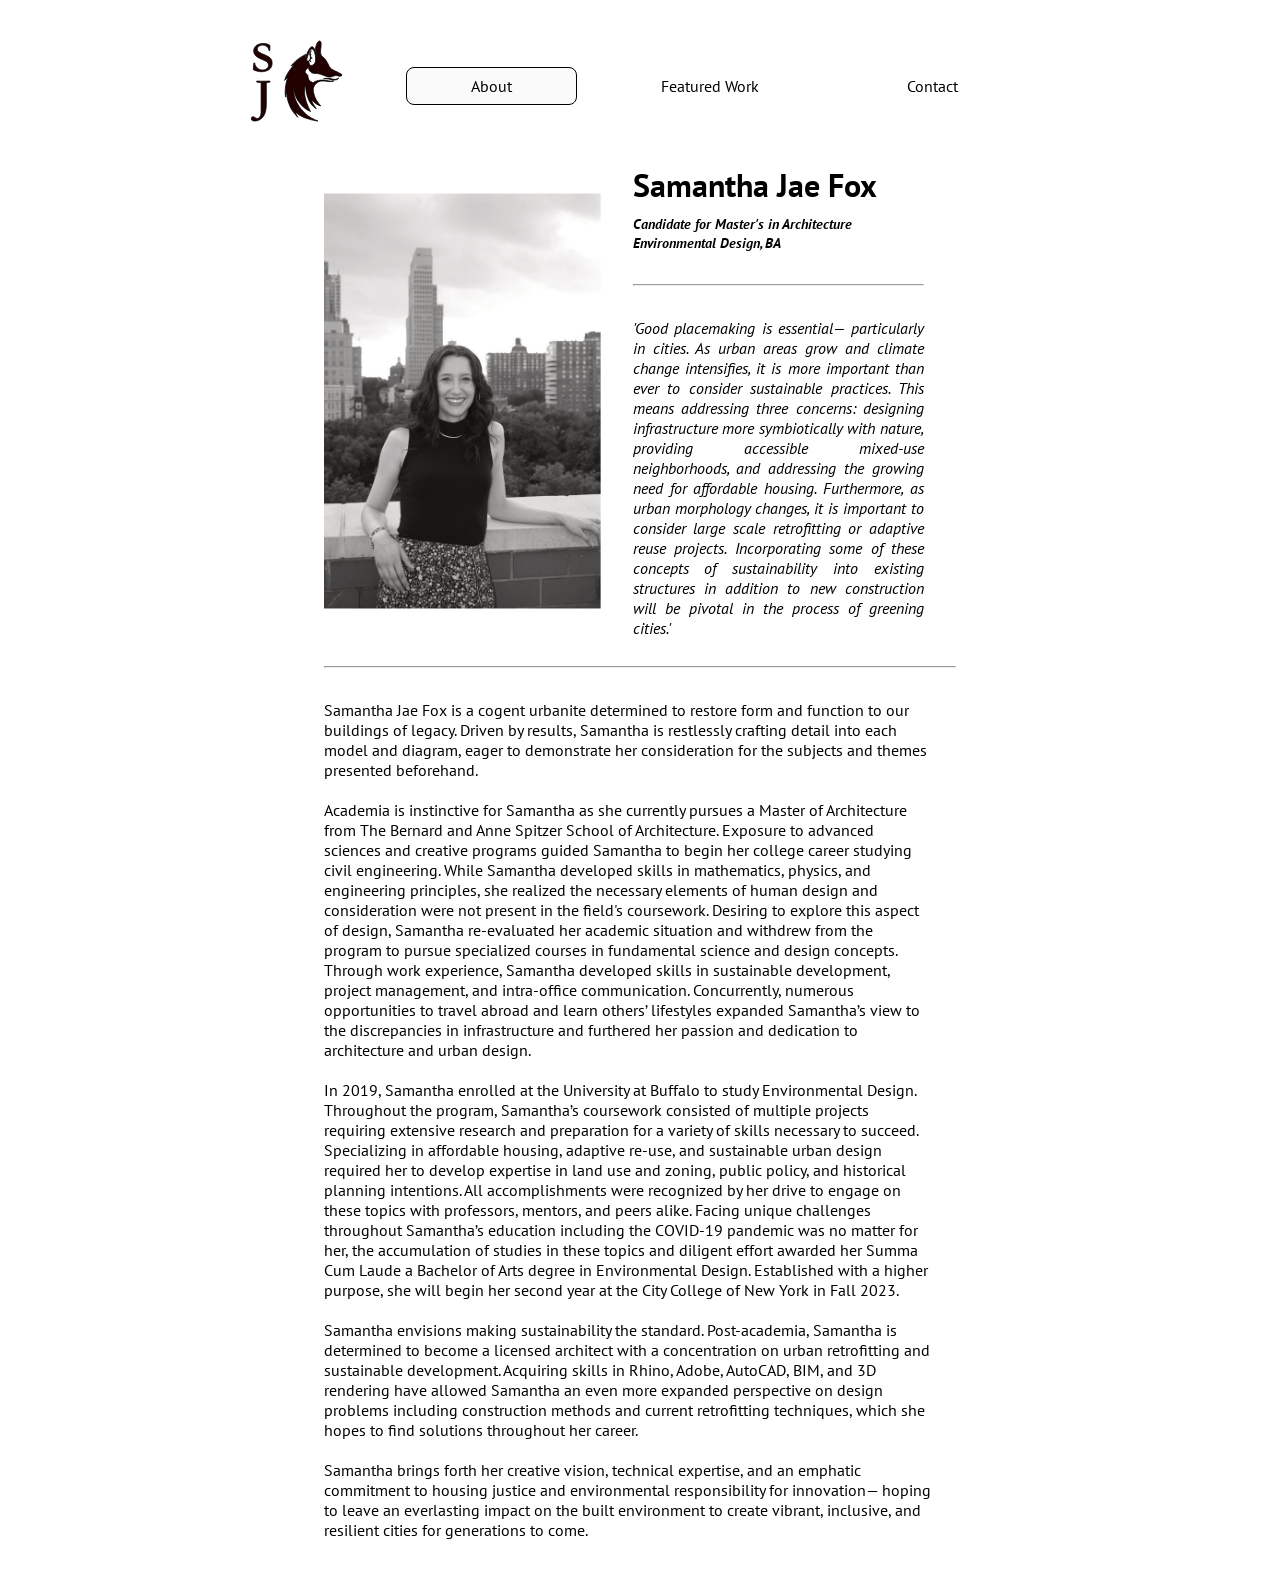
==== commit dfea8849: "7/10/23: first push to live" ====
--- a/about/index.html
+++ b/about/index.html
@@ -50,15 +50,15 @@
         <br class="m">
         <hr>
         <div id="bio">
-            <span>Samantha Jae Fox is a cogent urbanite determined to restore form and function into our buildings of legacy. Driven by results, Samantha is restless crafting detail into each model and diagram, eager to demonstrate her consideration to the subjects and themes presented beforehand.</span>
+            <span>Samantha Jae Fox is a cogent urbanite determined to restore form and function to our buildings of legacy. Driven by results, Samantha is restlessly crafting detail into each model and diagram, eager to demonstrate her consideration for the subjects and themes presented beforehand.</span>
             <br><br>
-            <span>Academia is instinctive for Samantha as she currently pursues a Master’s degree in Architecture from The Bernard and Anne Spitzer School of Architecture. Exposure to advance sciences and creative programs guided Samantha to begin her college career studying civil engineering, however she realized the necessary elements of human design and consideration were not present in the field's coursework. Desiring to explore this aspect of design, Samantha re-evaluated her academic situation and withdrew from the program to pursue specialized courses in fundamental science and design concepts. Concurrently, numerous opportunities to travel abroad and learn of others’ lifestyles expanded Samantha’s view further to help recognize her passion for architecture and urban design.</span> 
+            <span>Academia is instinctive for Samantha as she currently pursues a Master of Architecture from The Bernard and Anne Spitzer School of Architecture. Exposure to advanced sciences and creative programs guided Samantha to begin her college career studying civil engineering. While Samantha developed skills in mathematics, physics, and engineering principles, she realized the necessary elements of human design and consideration were not present in the field's coursework. Desiring to explore this aspect of design, Samantha re-evaluated her academic situation and withdrew from the program to pursue specialized courses in fundamental science and design concepts. Through work experience, Samantha developed skills in sustainable development, project management, and intra-office communication. Concurrently, numerous opportunities to travel abroad and learn others’ lifestyles expanded Samantha’s view to the discrepancies in infrastructure and furthered her passion and dedication to architecture and urban design.</span> 
             <br><br>
-            <span>In 2019, Samantha enrolled with the University at Buffalo to study Environmental Design. Throughout the program, Samantha’s coursework consisted of multiple projects requiring extensive research and preparation to a variety of skills necessary to succeed. Specialized topics of affordable housing, adaptive re-use and sustainable urban design required her to develop expertise in land use and zoning, public policy and historical planning intentions– all to which was recognized by her drive to engage on these topics with professors, mentors, and peers alike. Facing unique challenges throughout Samantha’s education including the COVID-19 pandemic was no matter for her, the accumulation studying these topics and diligent effort to go further understanding them awarded her <i>summa cum laude</i> a Bachelor’s of Arts degree in the subject. Established with higher purpose, Samantha found her calling in architecture- in which she will begin her second year at the City College of New York in Fall 2023.</span>
+            <span>In 2019, Samantha enrolled at the University at Buffalo to study Environmental Design. Throughout the program, Samantha’s coursework consisted of multiple projects requiring extensive research and preparation for a variety of skills necessary to succeed. Specializing in affordable housing, adaptive re-use, and sustainable urban design required her to develop expertise in land use and zoning, public policy, and historical planning intentions. All accomplishments were recognized by her drive to engage on these topics with professors, mentors, and peers alike. Facing unique challenges throughout Samantha’s education including the COVID-19 pandemic was no matter for her, the accumulation of studies in these topics and diligent effort awarded her Summa Cum Laude a Bachelor of Arts degree in Environmental Design. Established with a higher purpose, she will begin her second year at the City College of New York in Fall 2023.</span>
             <br><br>
-            <span>Samantha envisions to make sustainability the standard. Post-academia, Samantha is determined to become a licensed architect with concentration on urban retrofitting and sustainable development. Acquiring skills in AutoCAD, BIM and 3D rendering have allowed Samantha an even more expanded perspective into design problems including construction methods and current retrofitting techniques, to which she hopes to find solutions for throughout her career.</span>
+            <span>Samantha envisions making sustainability the standard. Post-academia, Samantha is determined to become a licensed architect with a concentration on urban retrofitting and sustainable development. Acquiring skills in Rhino, Adobe, AutoCAD, BIM, and 3D rendering have allowed Samantha an even more expanded perspective on design problems including construction methods and current retrofitting techniques, which she hopes to find solutions throughout her career.</span>
             <br><br>
-            <span>Samantha brings forth her creative vision, technical expertise, and emphatic commitment to housing justice and environmental responsibility for innovation— hoping to leave an everlasting impact on the built environment to create vibrant, inclusive and resilient cities for generations to come.</span>
+            <span>Samantha brings forth her creative vision, technical expertise, and an emphatic commitment to housing justice and environmental responsibility for innovation— hoping to leave an everlasting impact on the built environment to create vibrant, inclusive, and resilient cities for generations to come.</span>
         </div>
     </div>
 </body>
